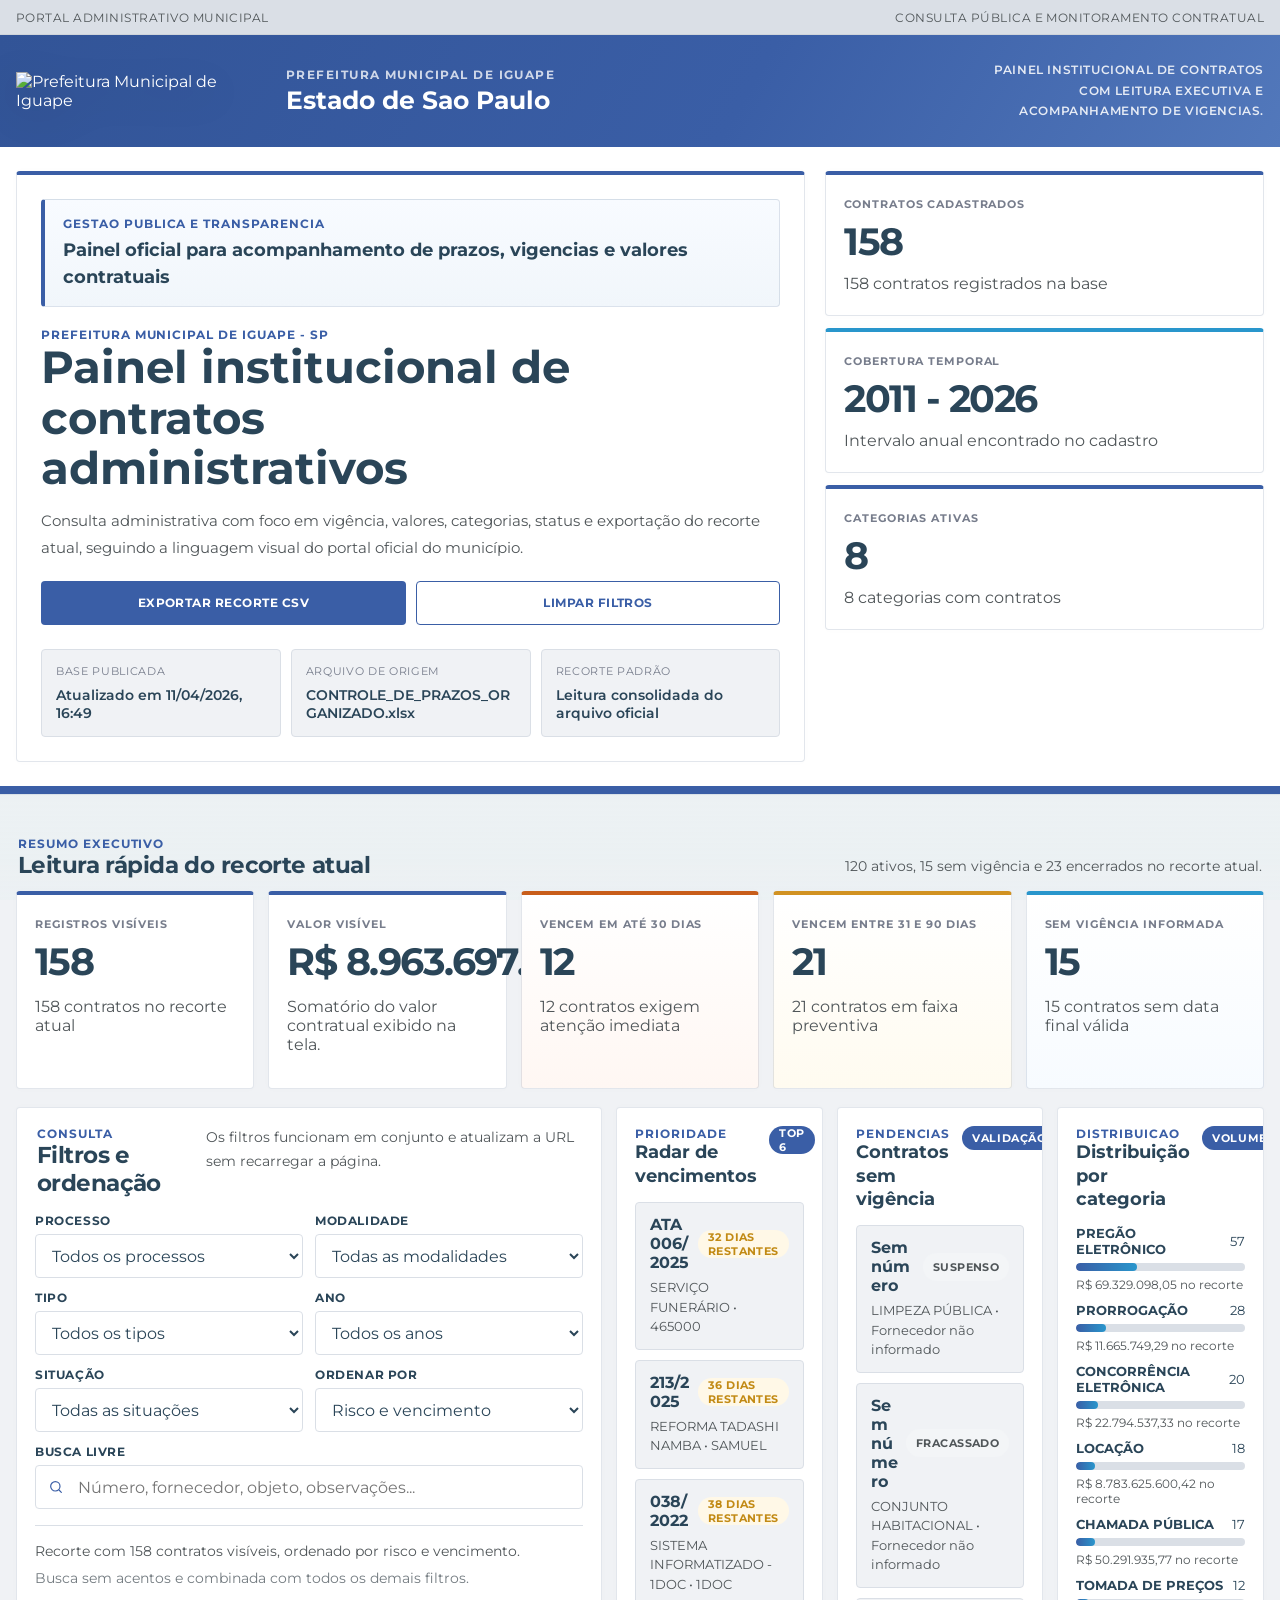
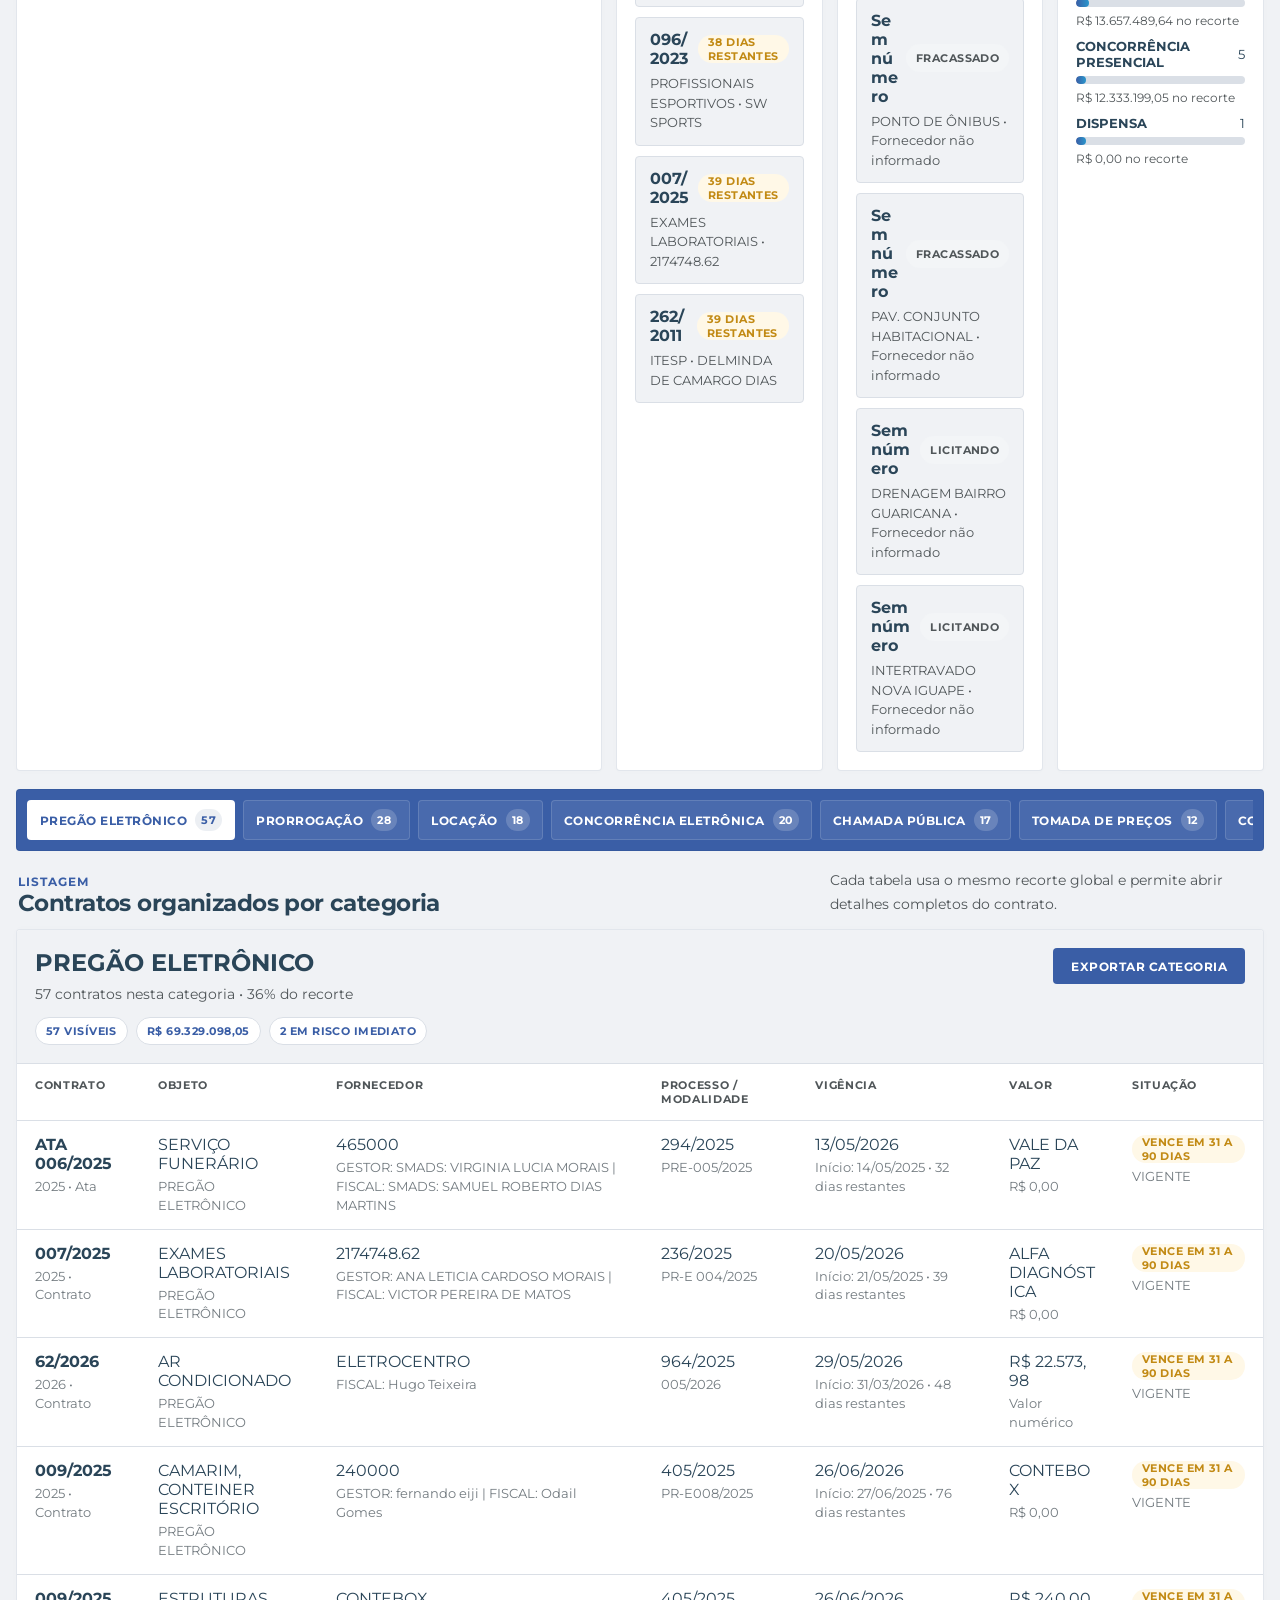
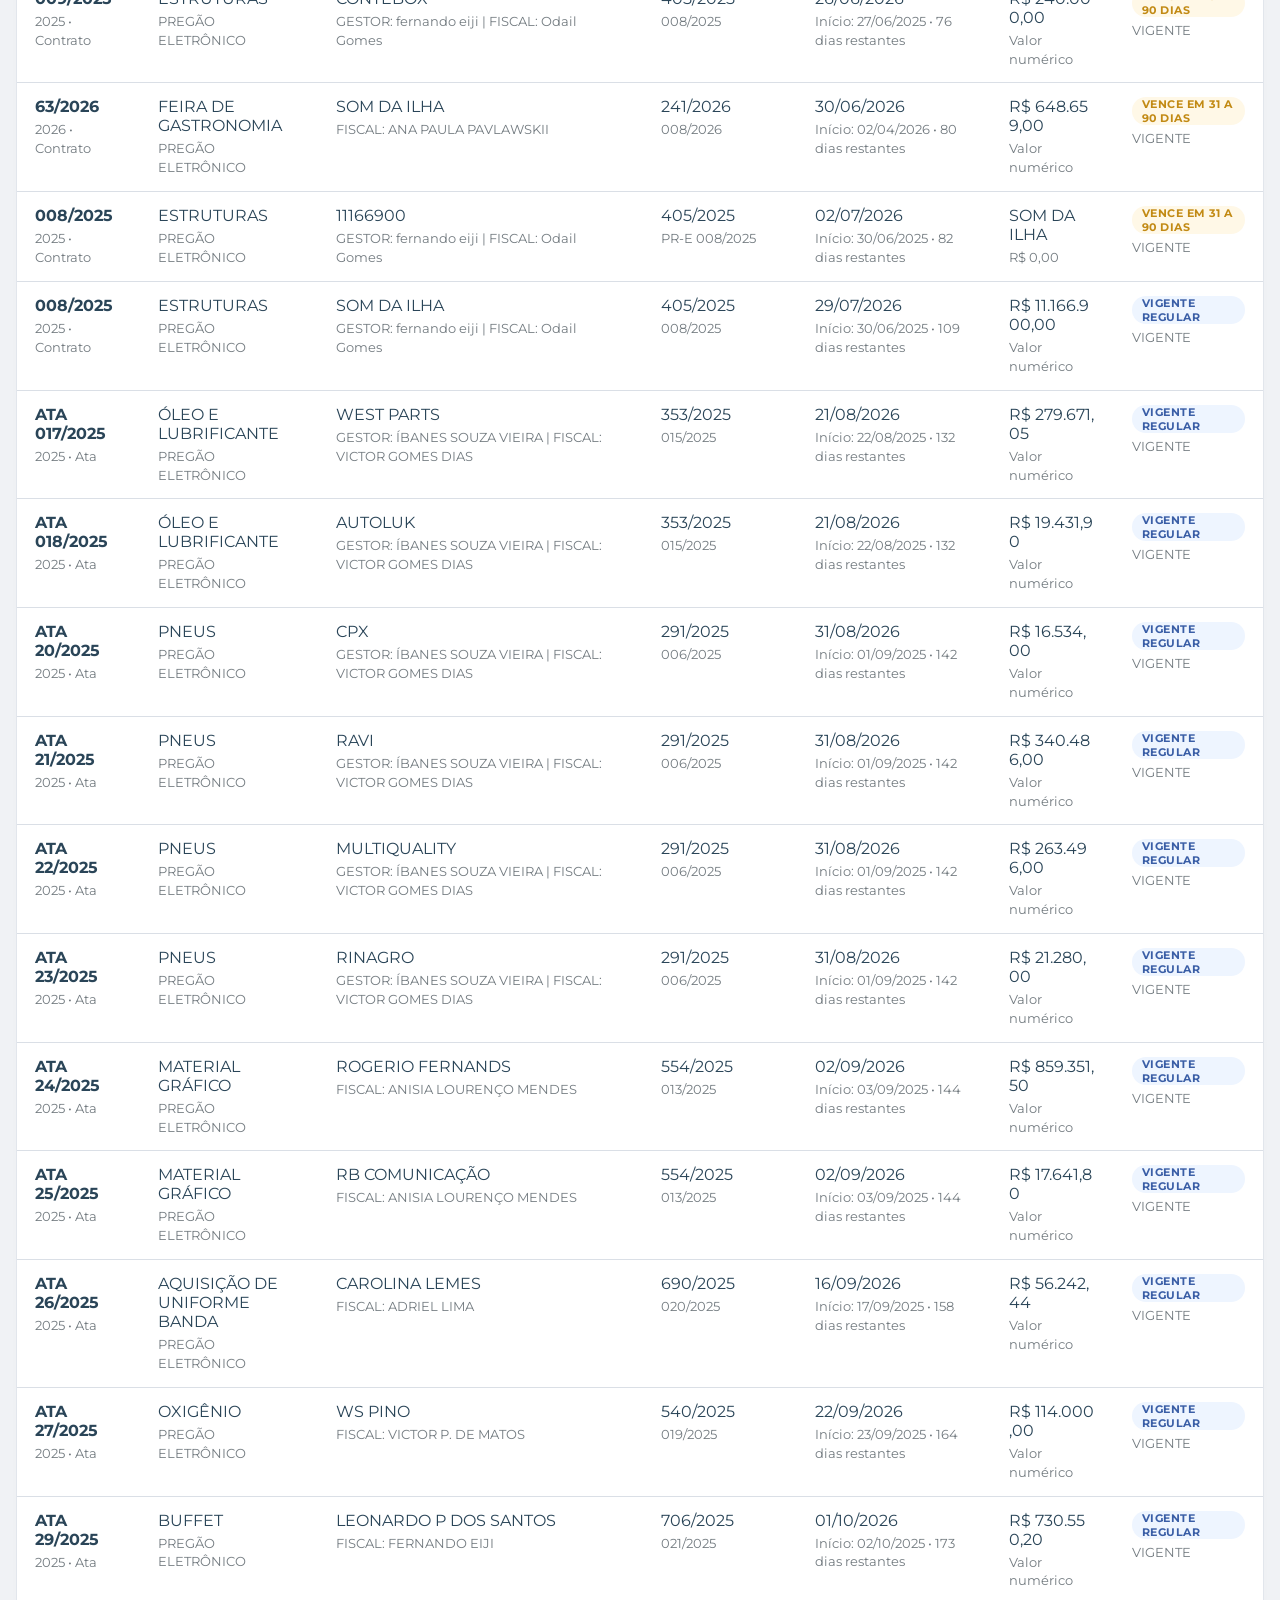
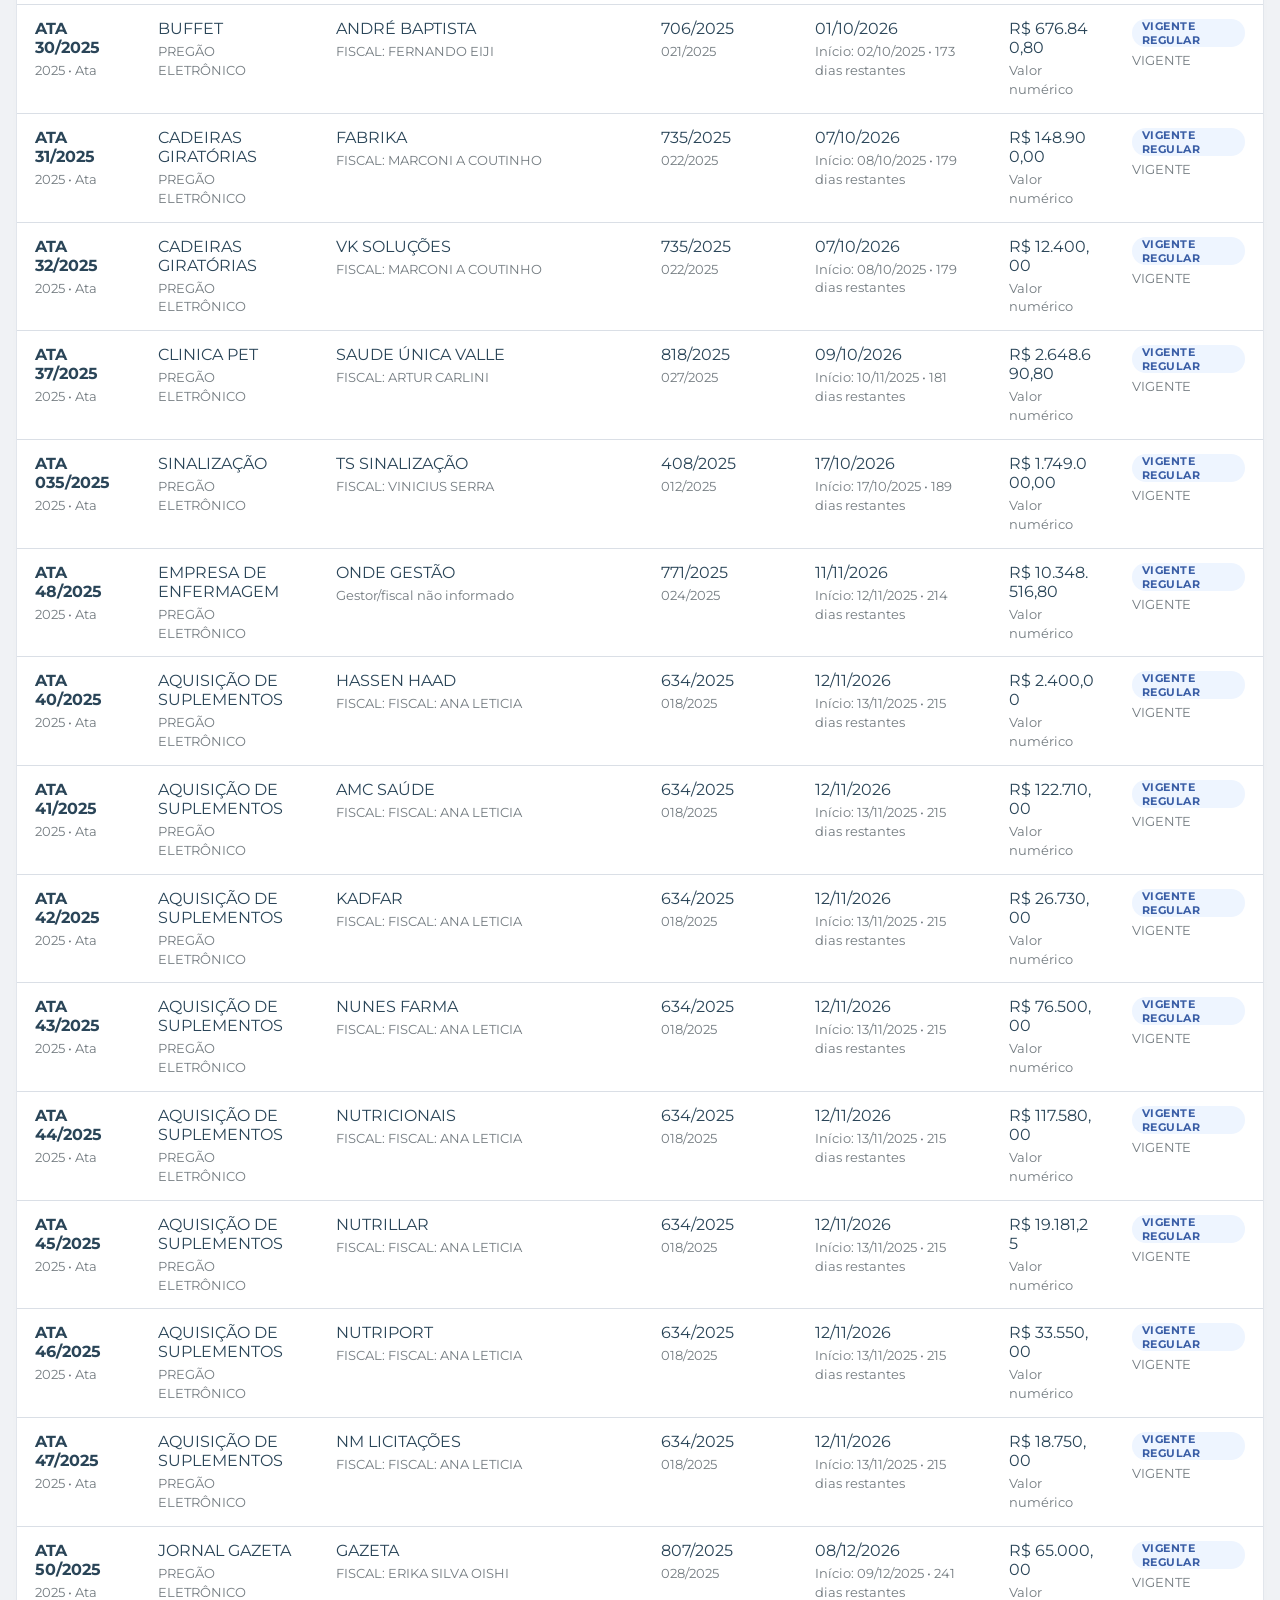
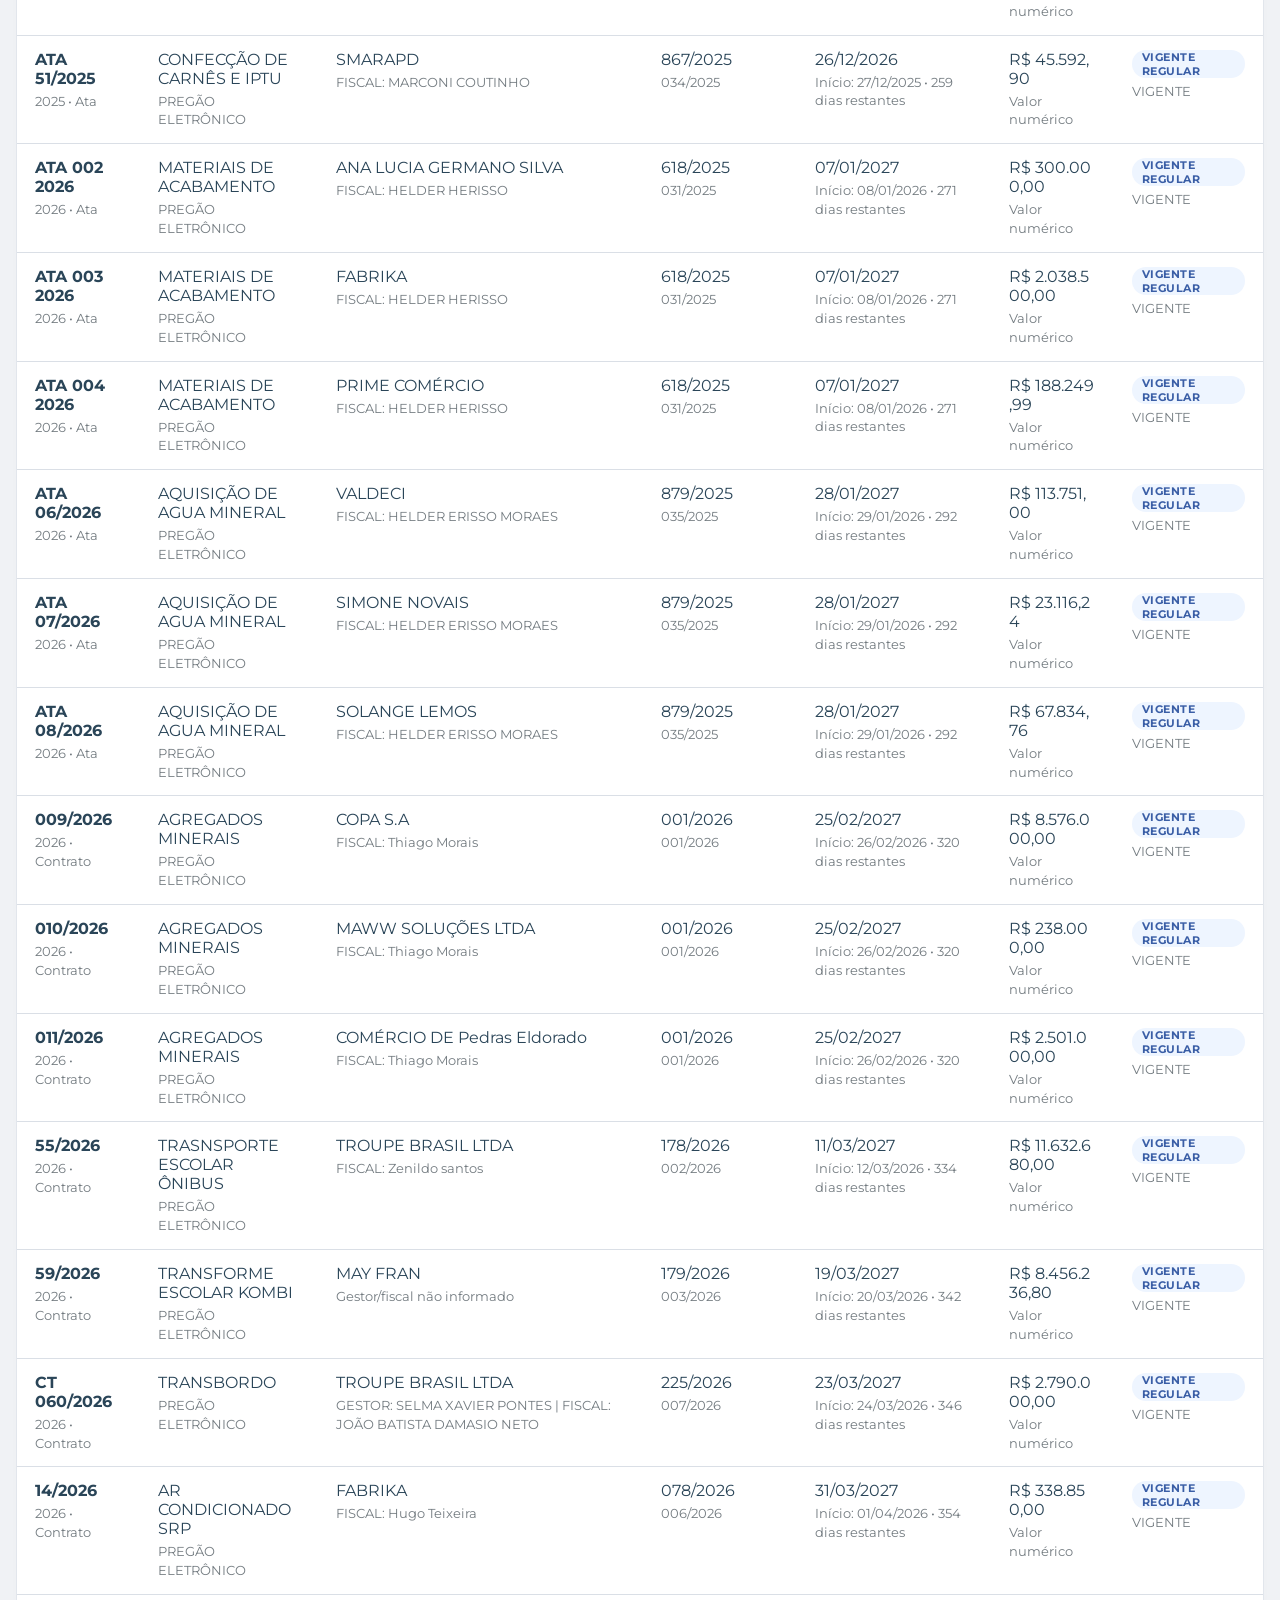
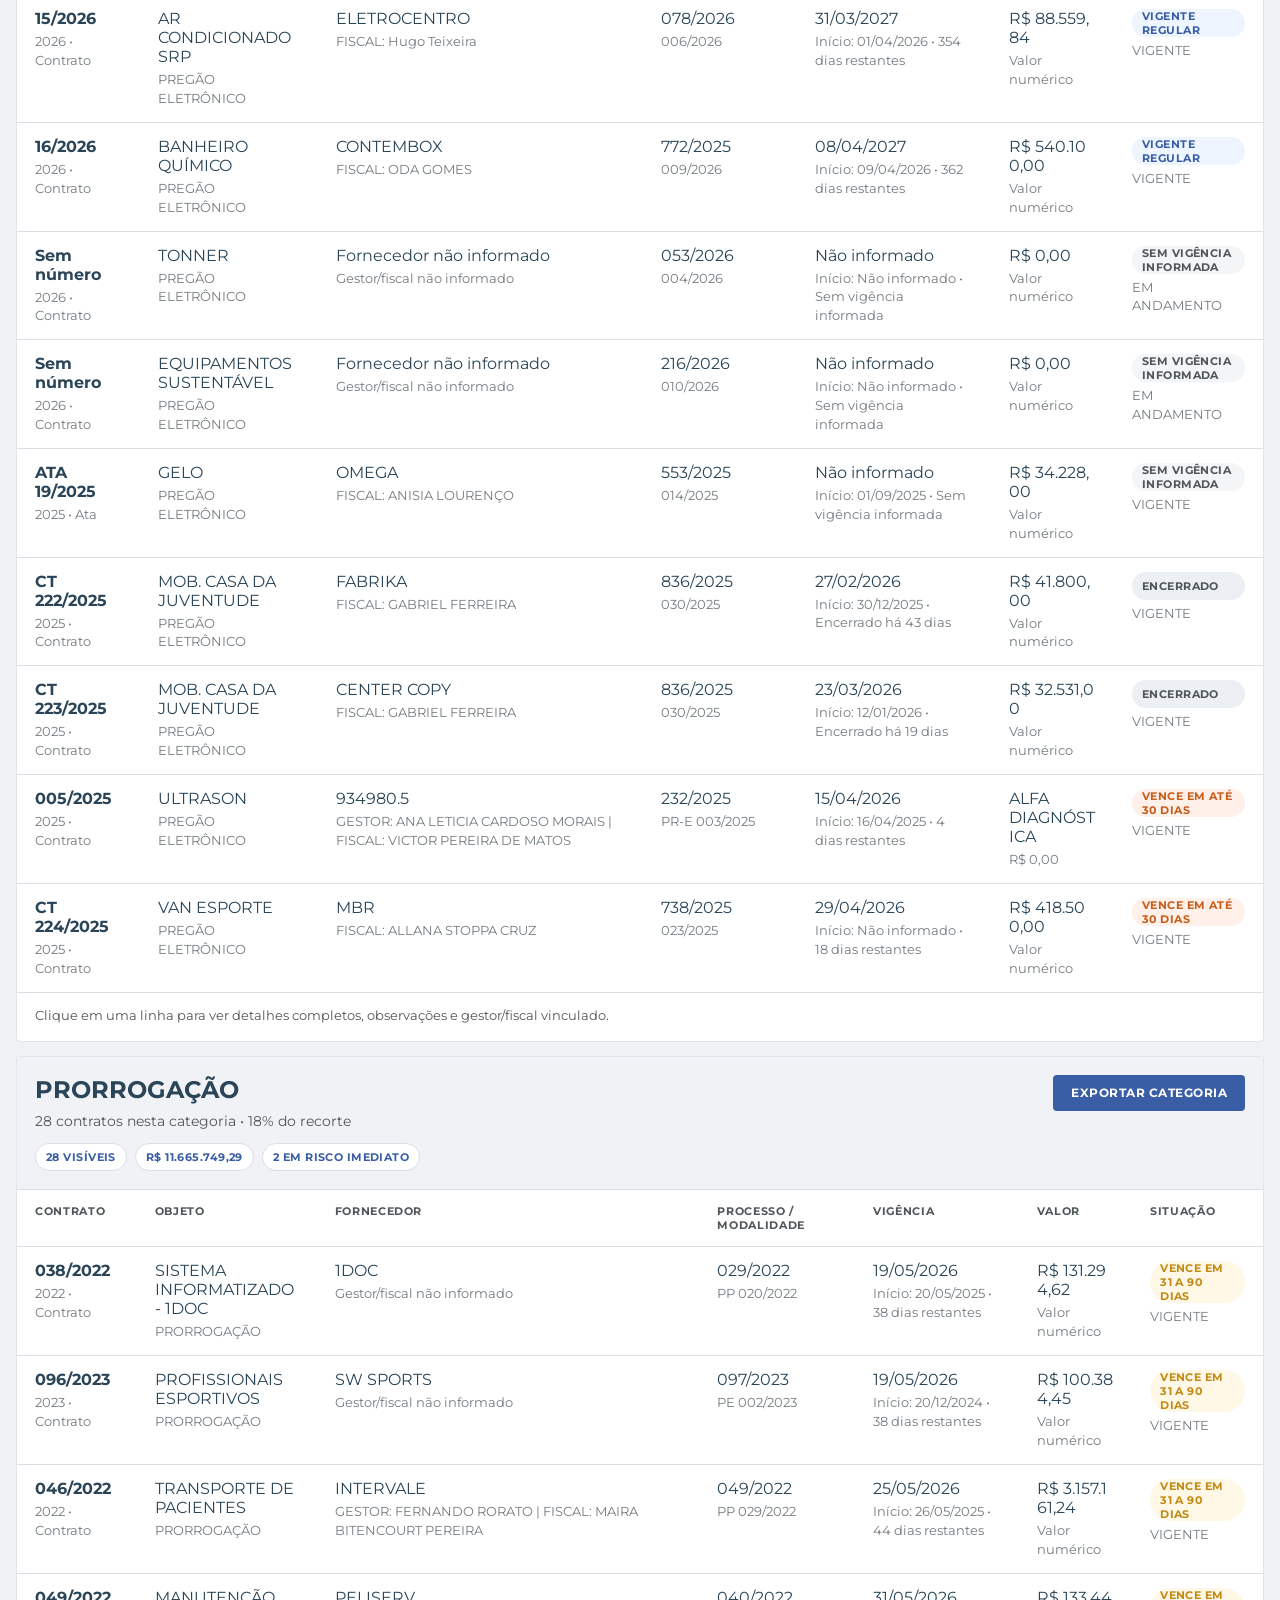
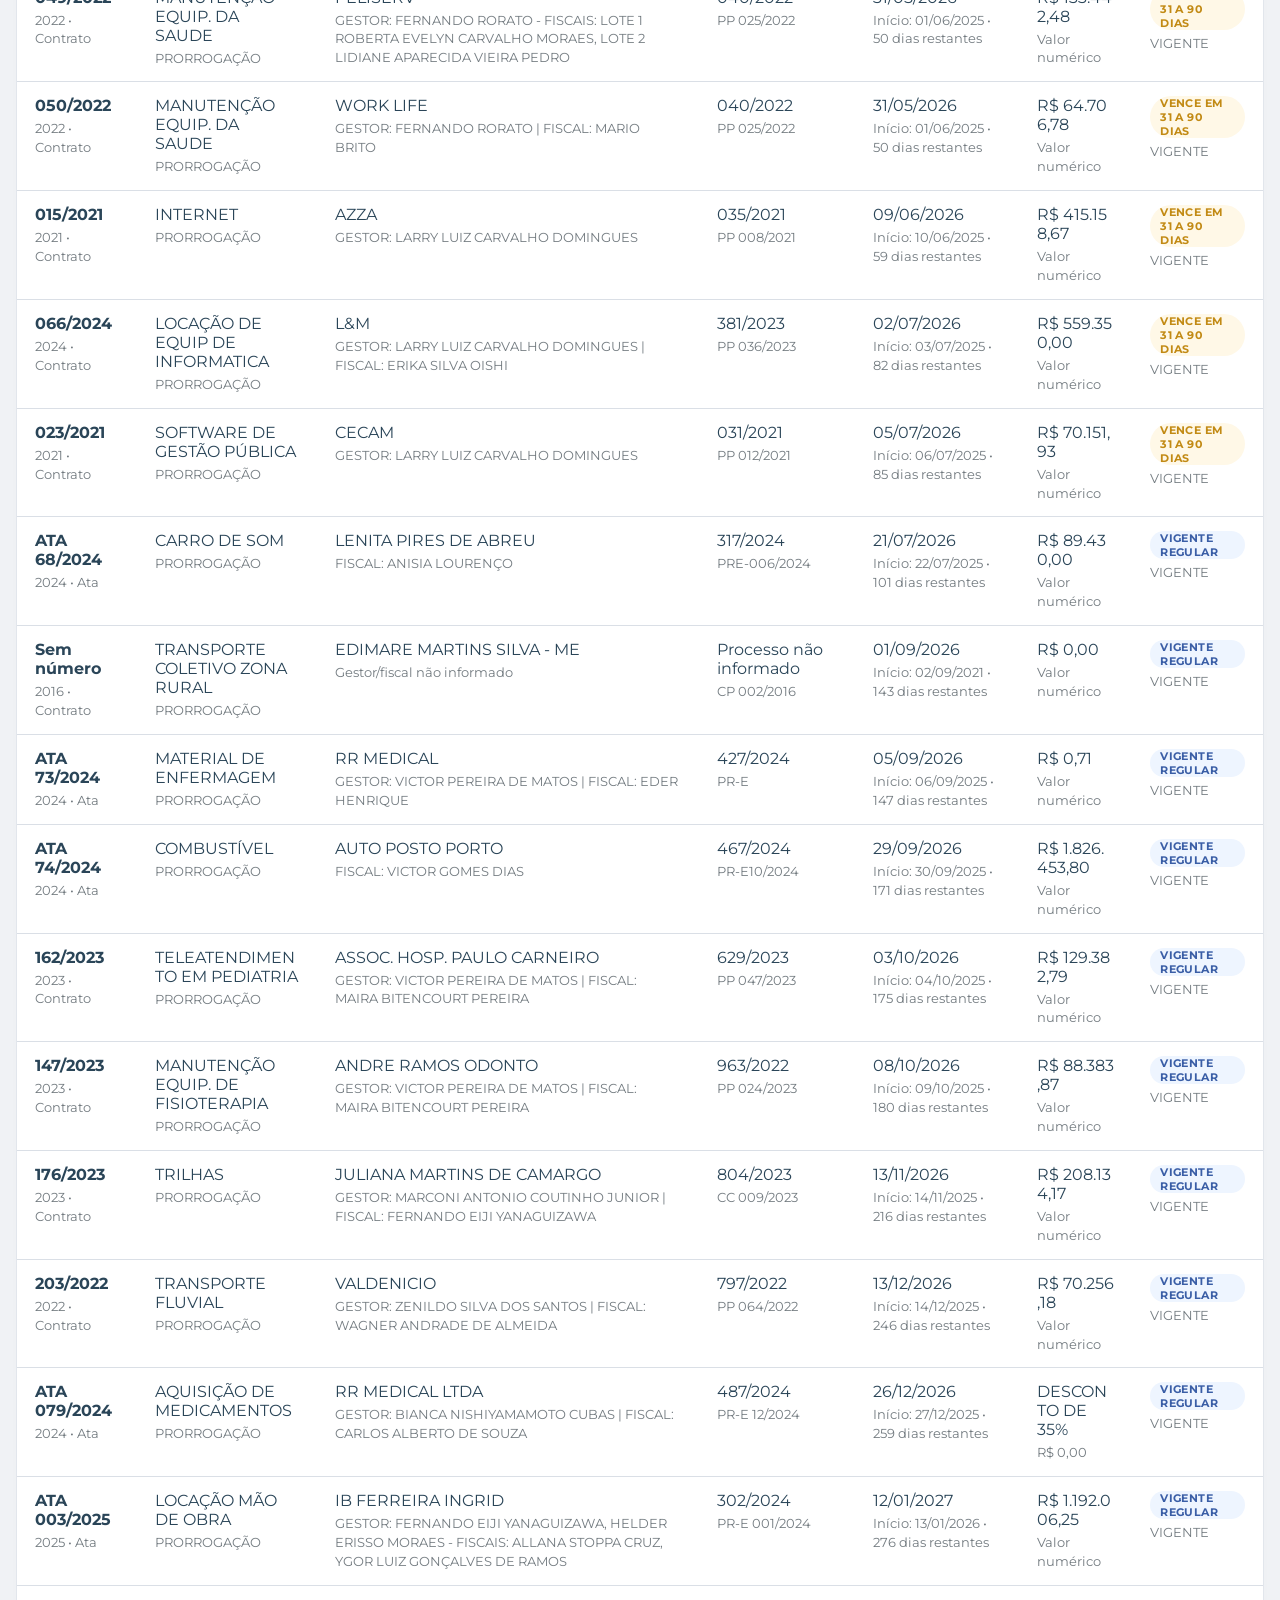
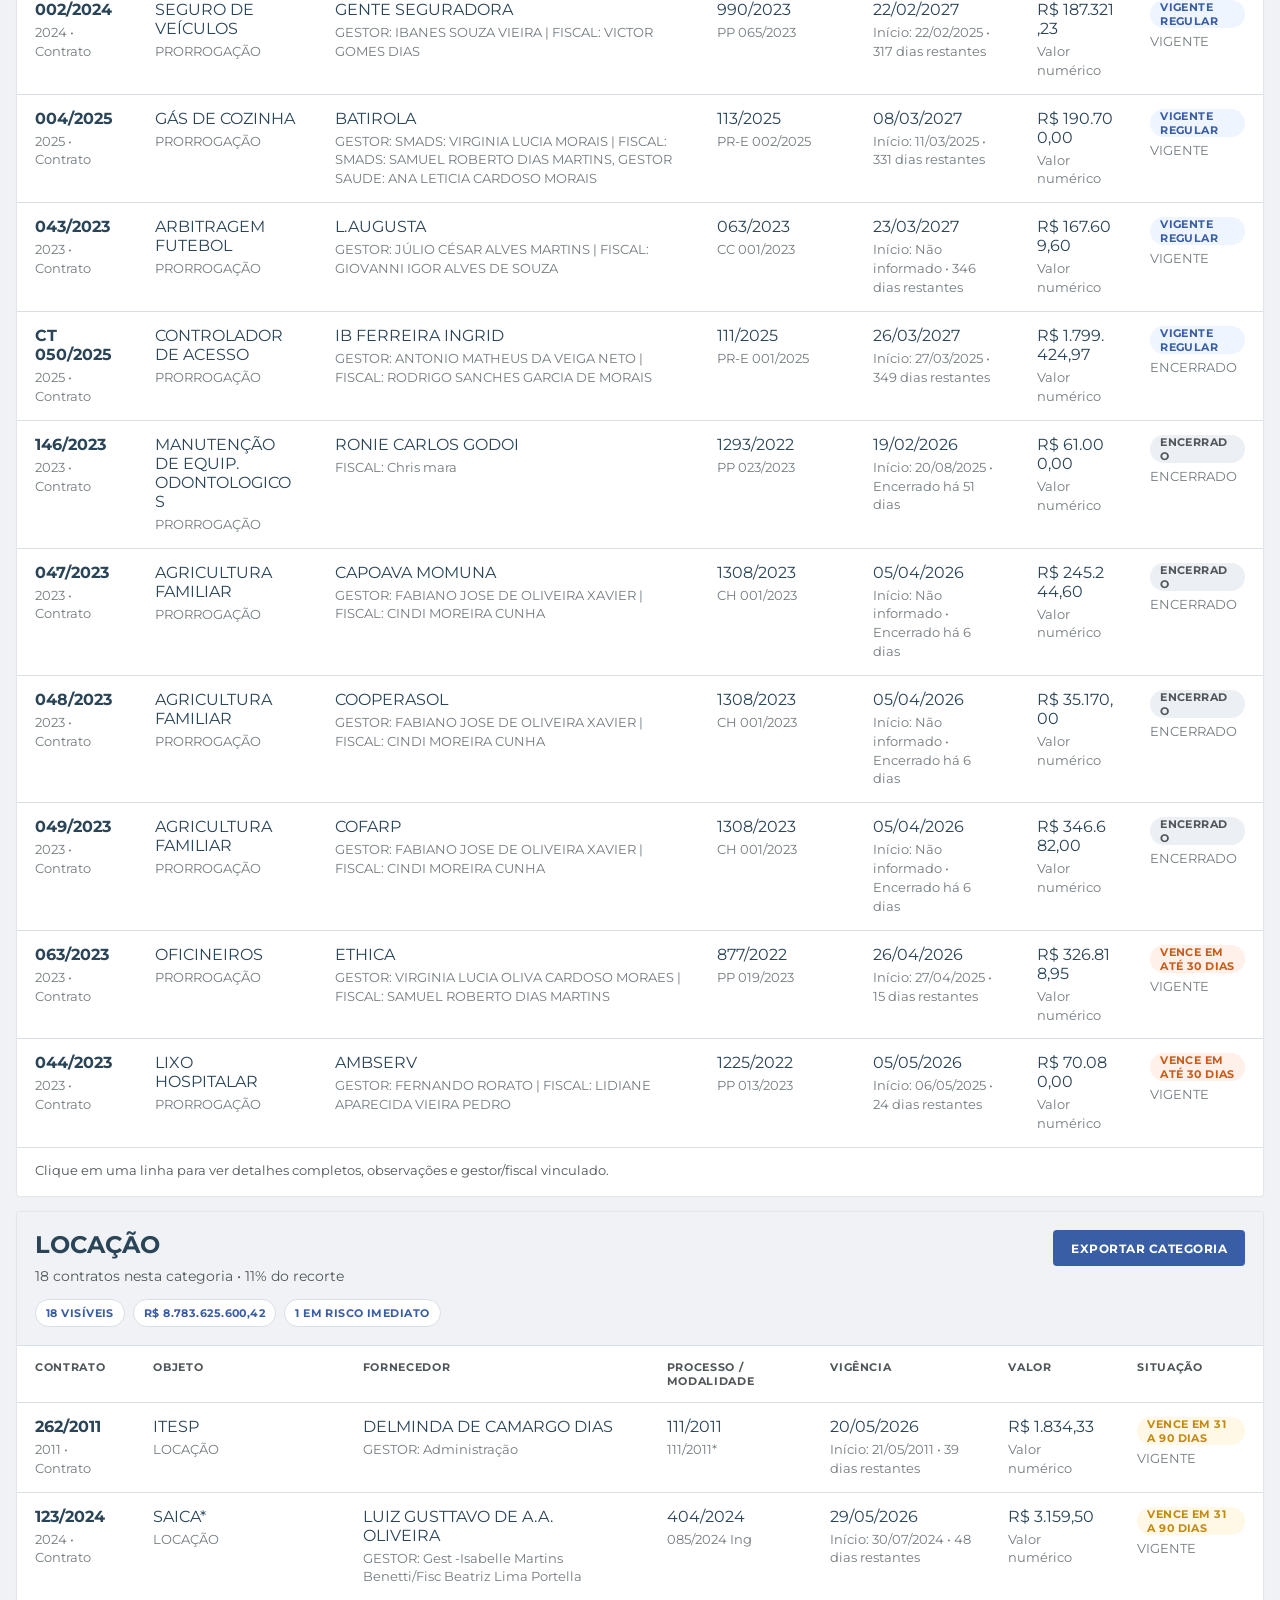
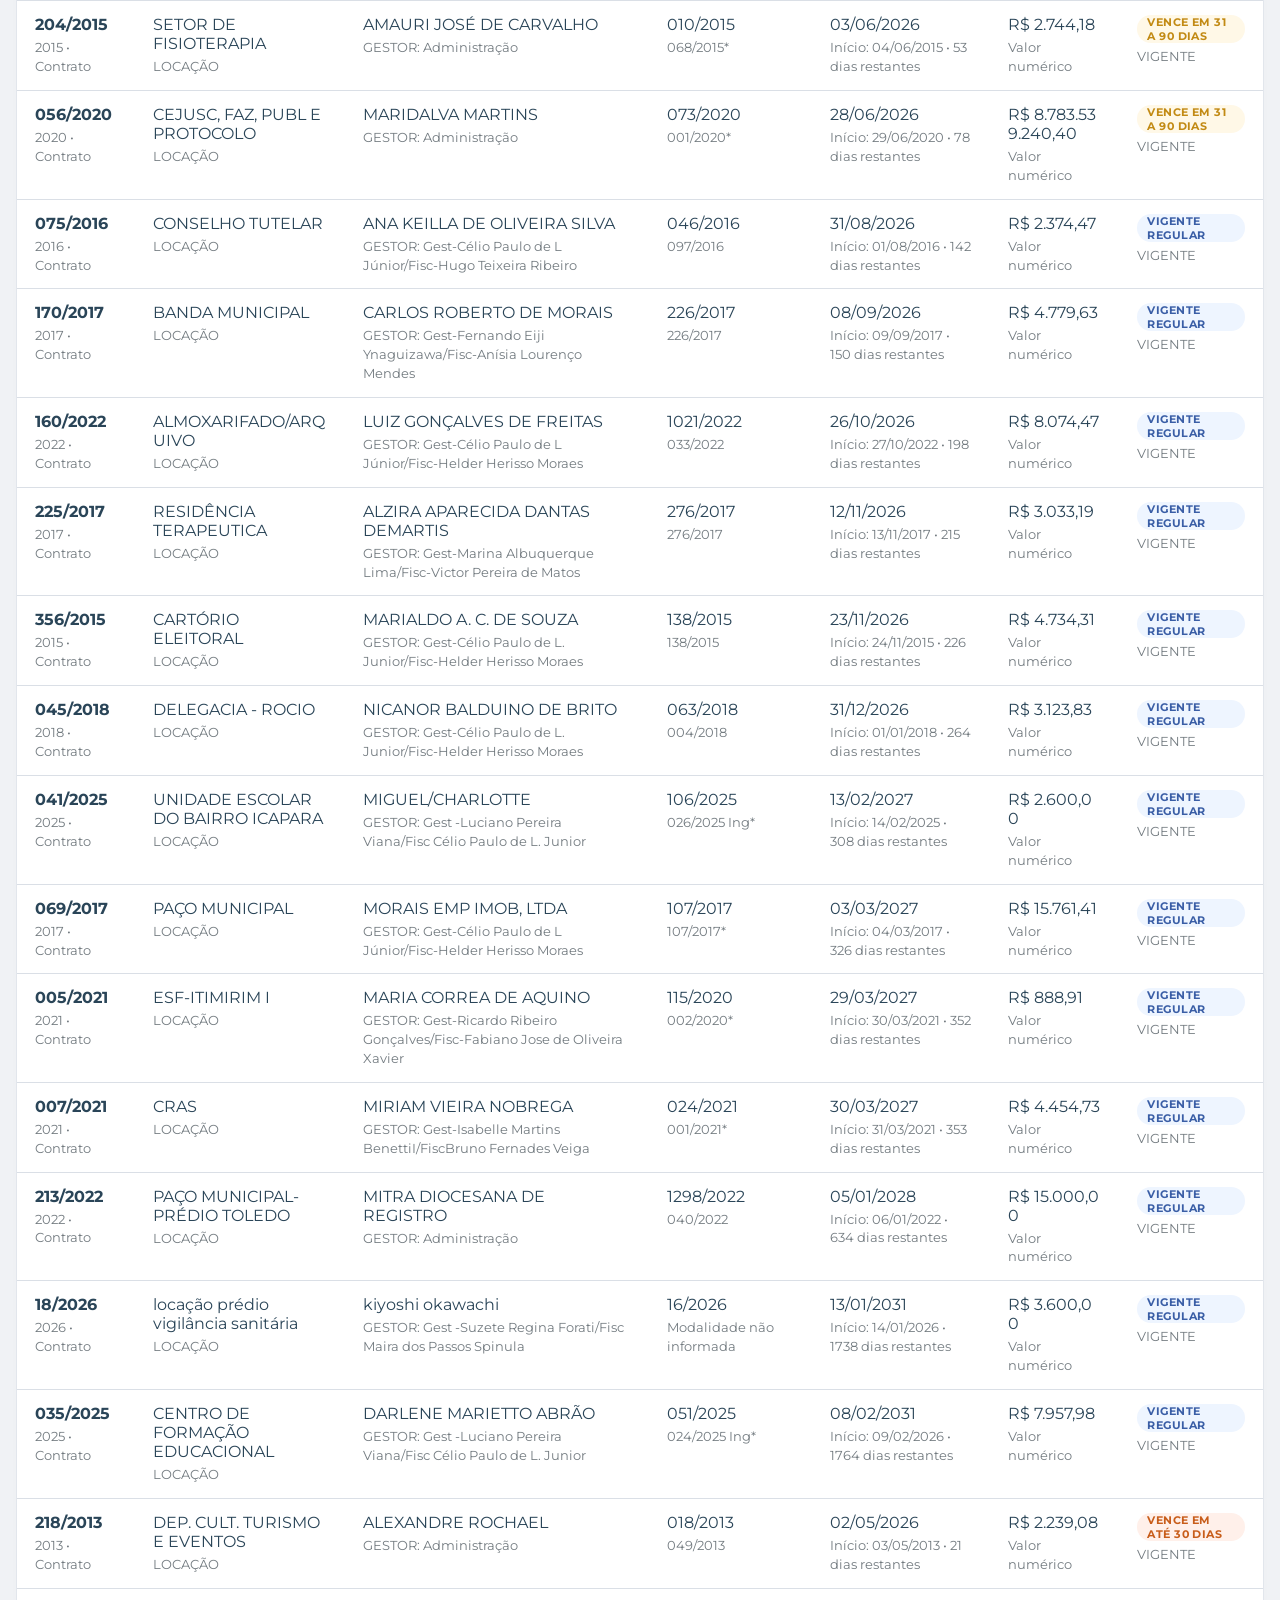
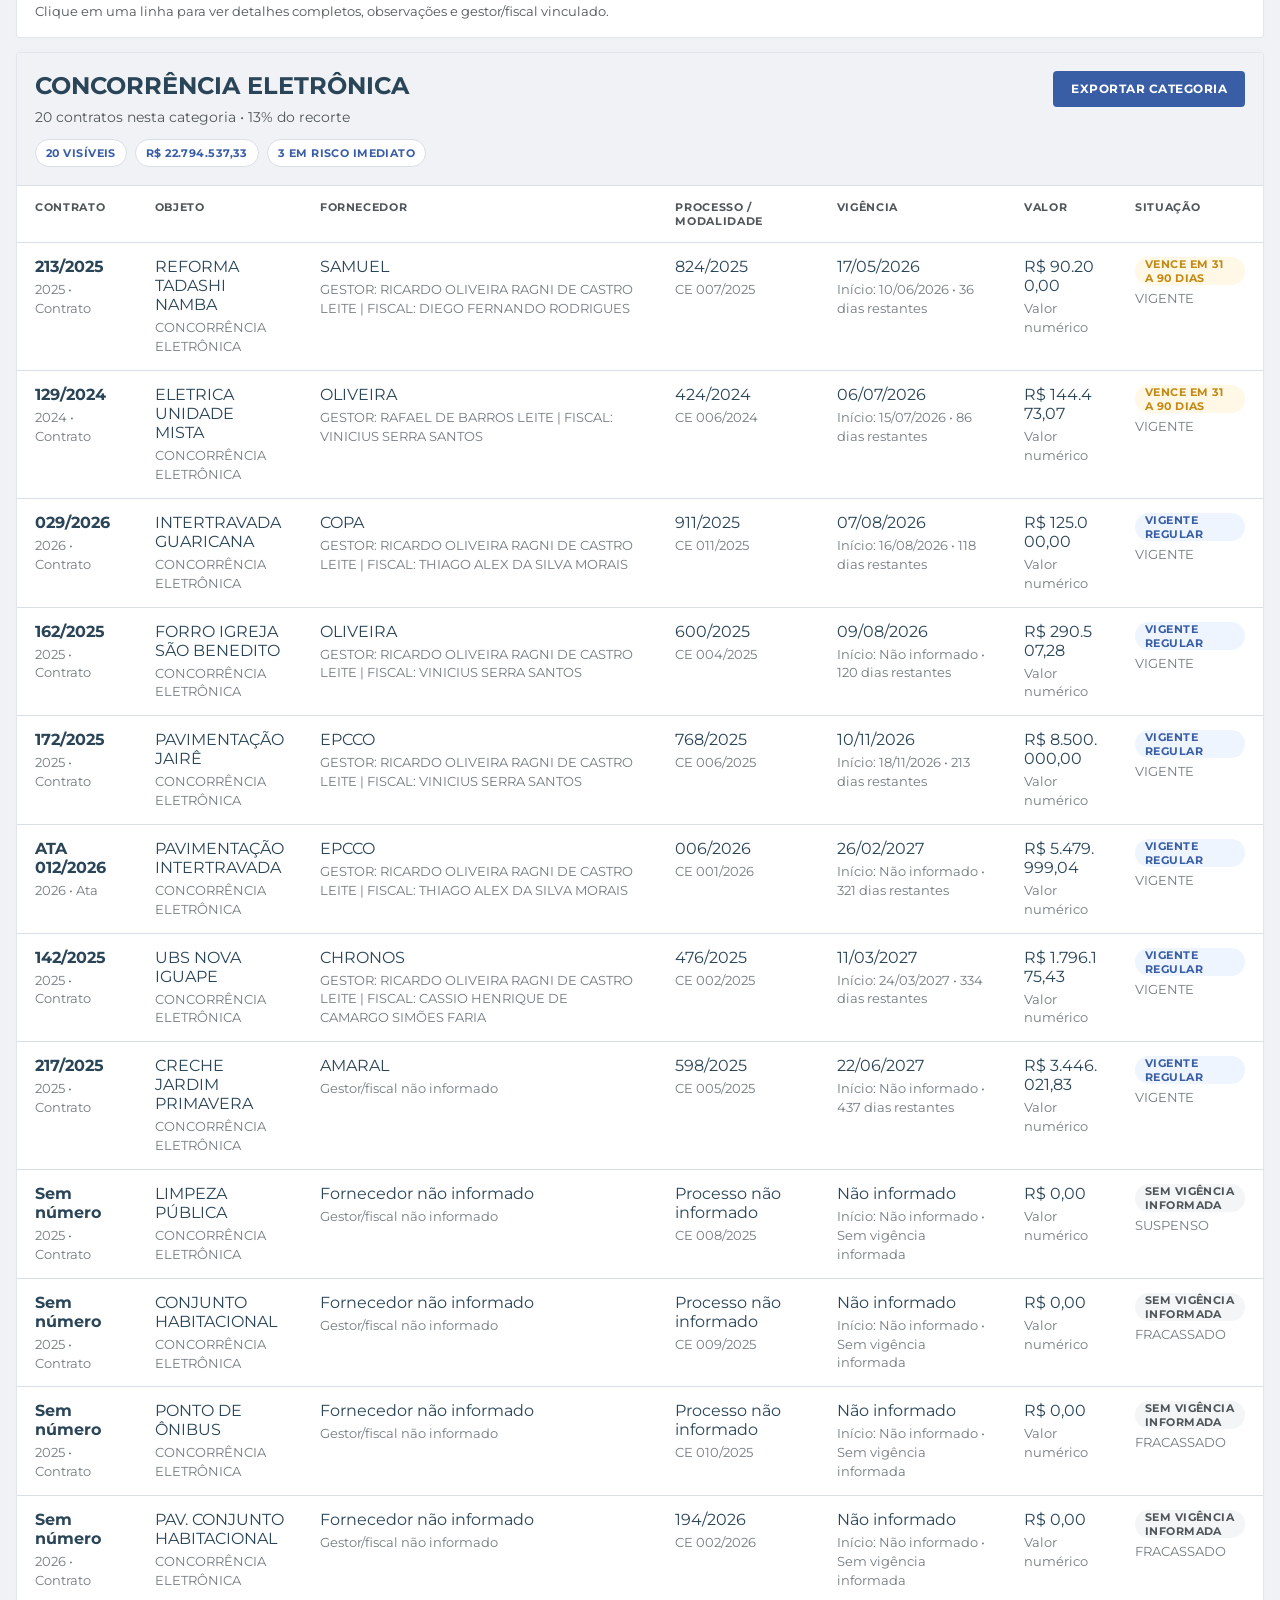
==== index.html @ 6b628d84 "Aprimora painel institucional responsivo" ====
<!DOCTYPE html>
<html lang="pt-BR">
<head>
  <meta charset="UTF-8">
  <meta name="viewport" content="width=device-width, initial-scale=1.0, viewport-fit=cover">
  <title>Painel de Contratos - Prefeitura Municipal de Iguape/SP</title>
  <meta name="theme-color" content="#3a5ea6">
  <meta name="color-scheme" content="light">
  <meta name="robots" content="index, follow">
  <link rel="icon" type="image/png" sizes="500x500" href="assets/favicon-prefeitura-iguape.png?v=2">
  <link rel="shortcut icon" type="image/png" href="assets/favicon-prefeitura-iguape.png?v=2">
  <link rel="apple-touch-icon" href="assets/favicon-prefeitura-iguape.png?v=2">
  <script>
    (function () {
      var destino = 'painel_contratos.html' + window.location.search + window.location.hash;
      window.location.replace(destino);
    })();
  </script>
  <noscript>
    <meta http-equiv="refresh" content="0; url=painel_contratos.html">
  </noscript>
</head>
<body>
  <p>Redirecionando para o painel de contratos...</p>
  <p><a href="painel_contratos.html">Abrir painel</a></p>
</body>
</html>
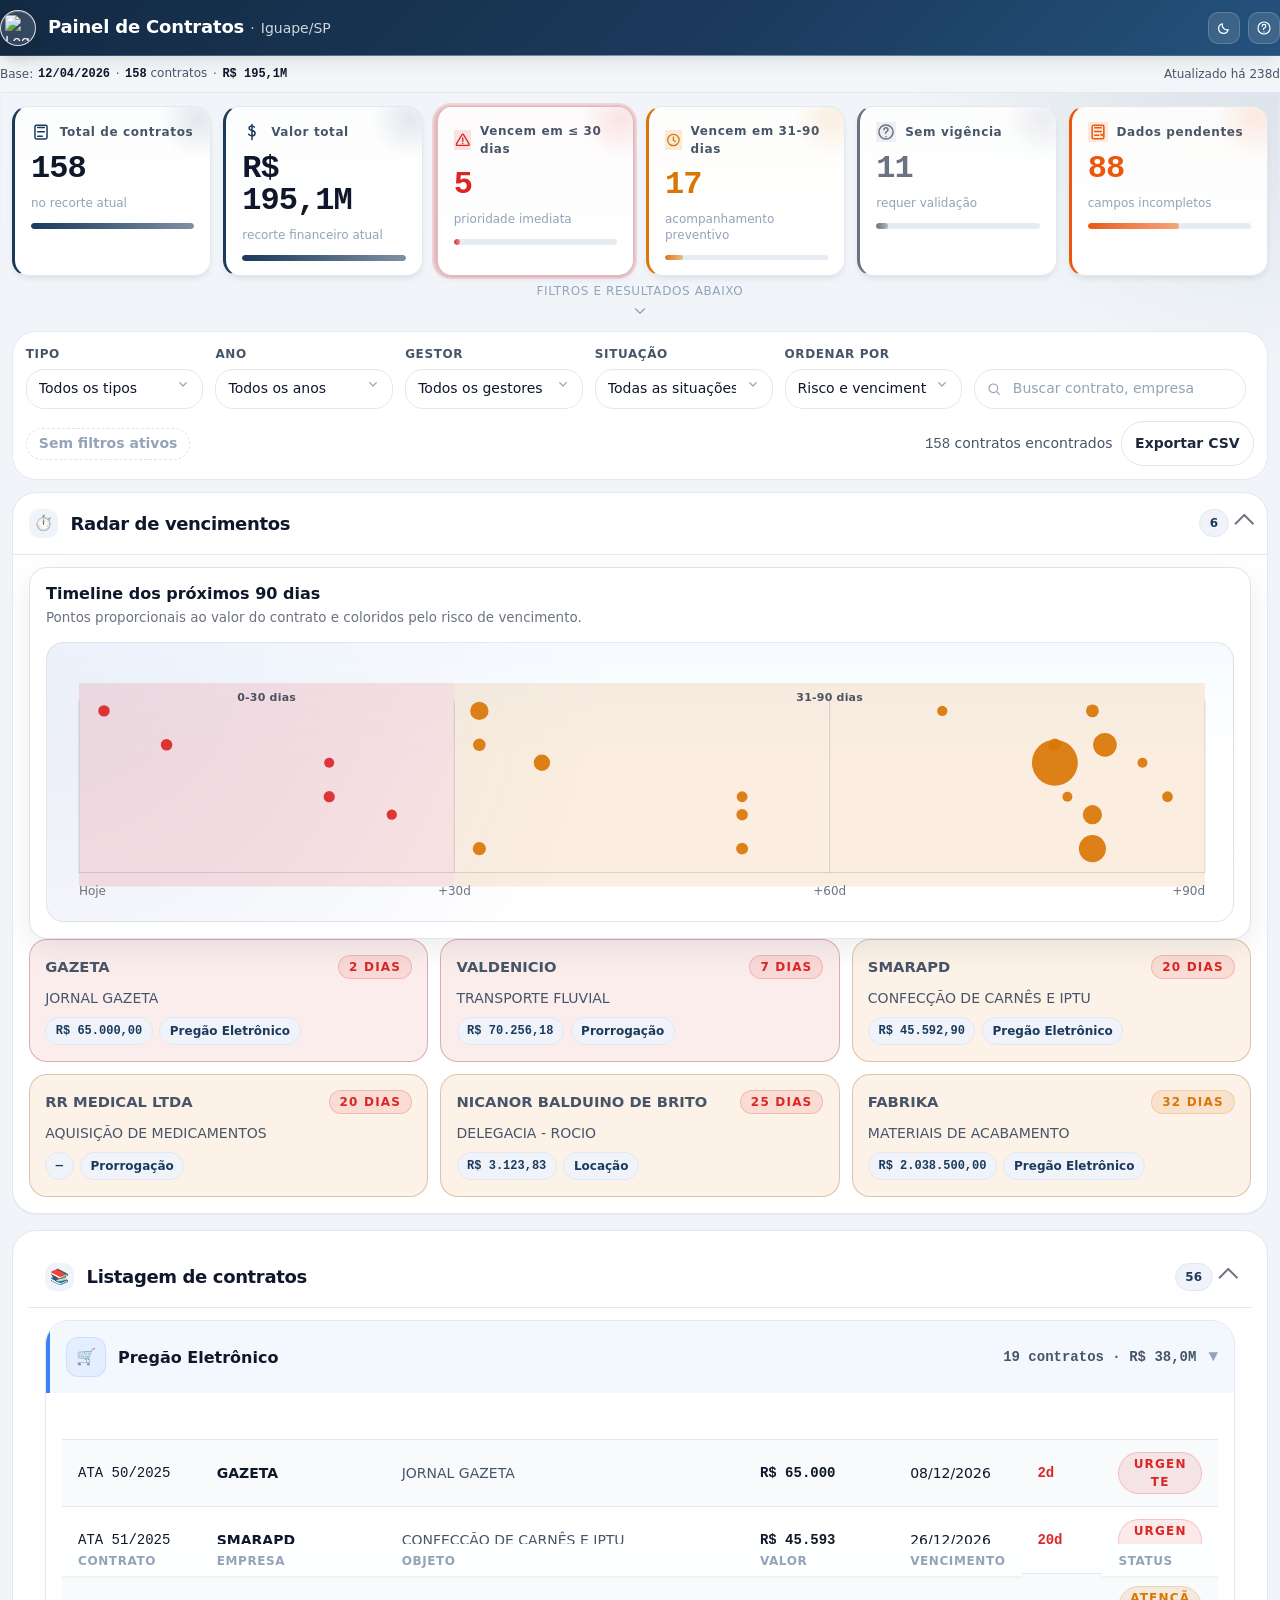
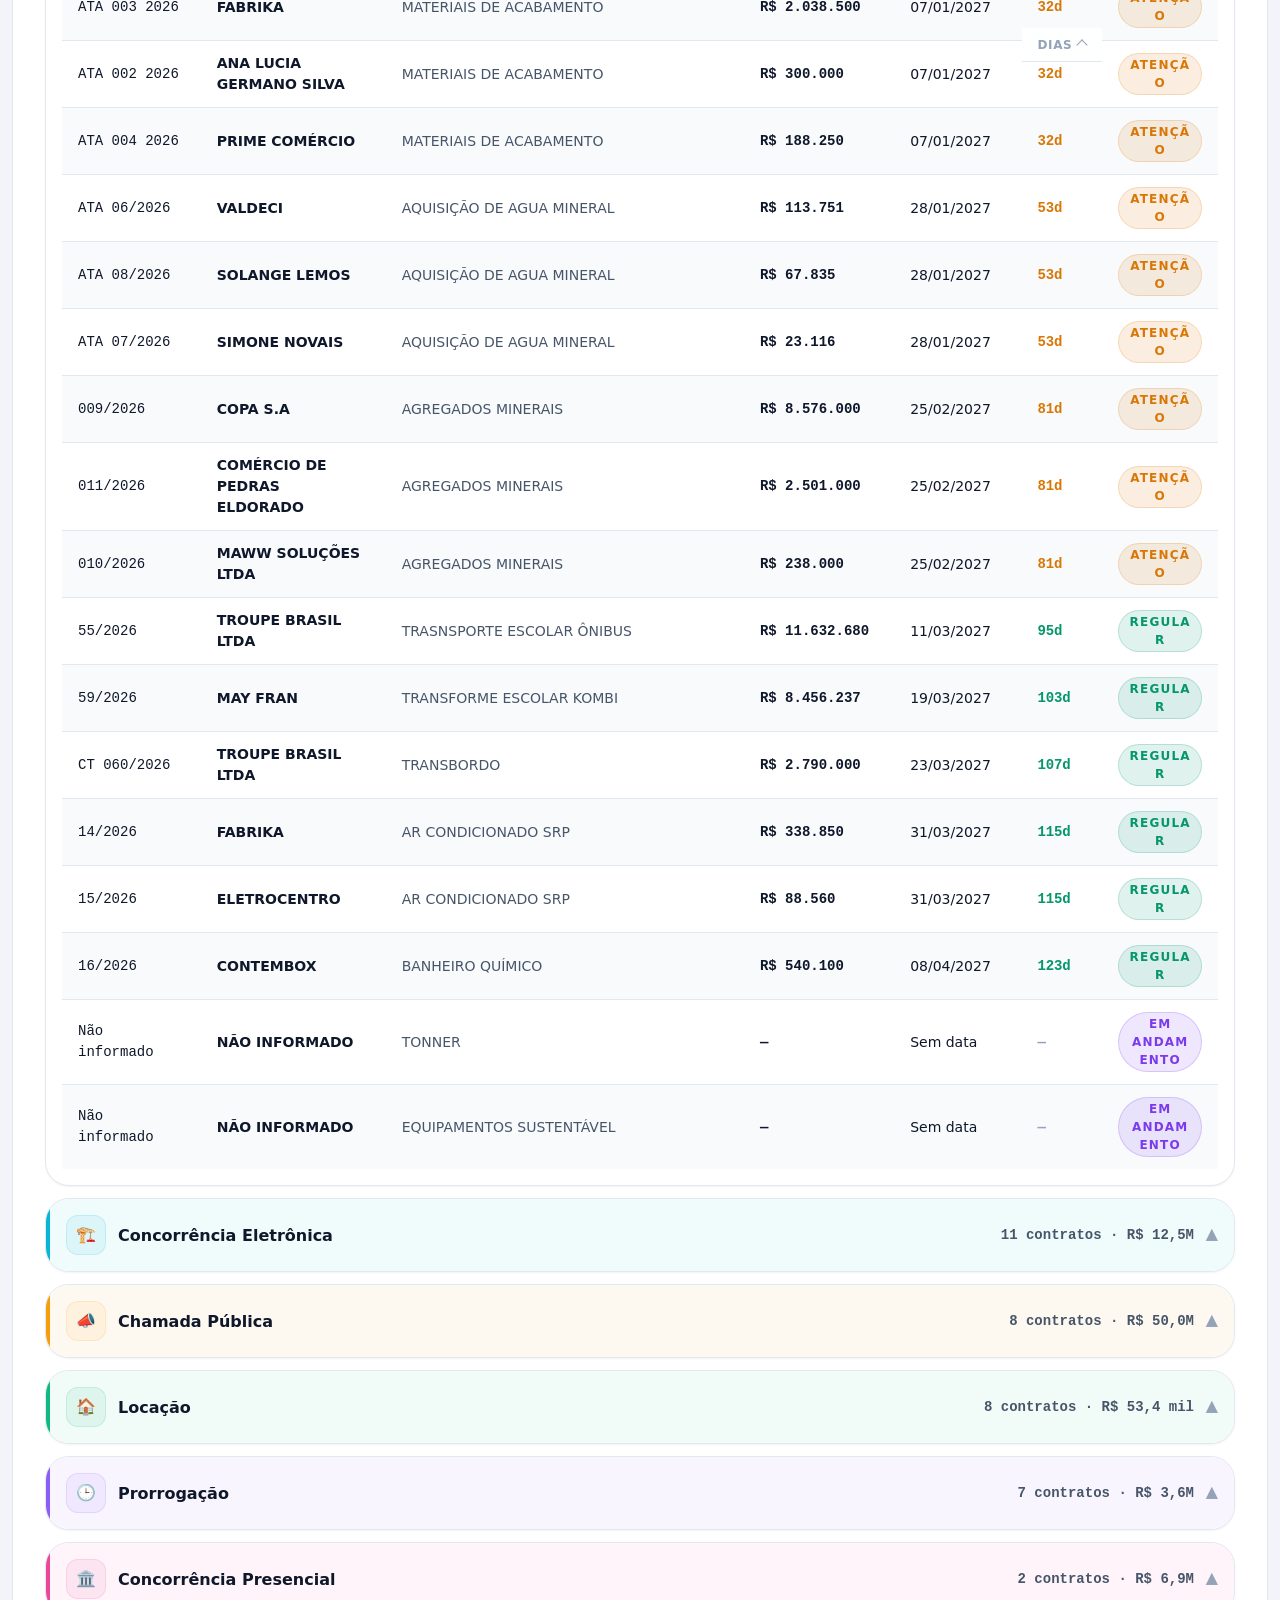
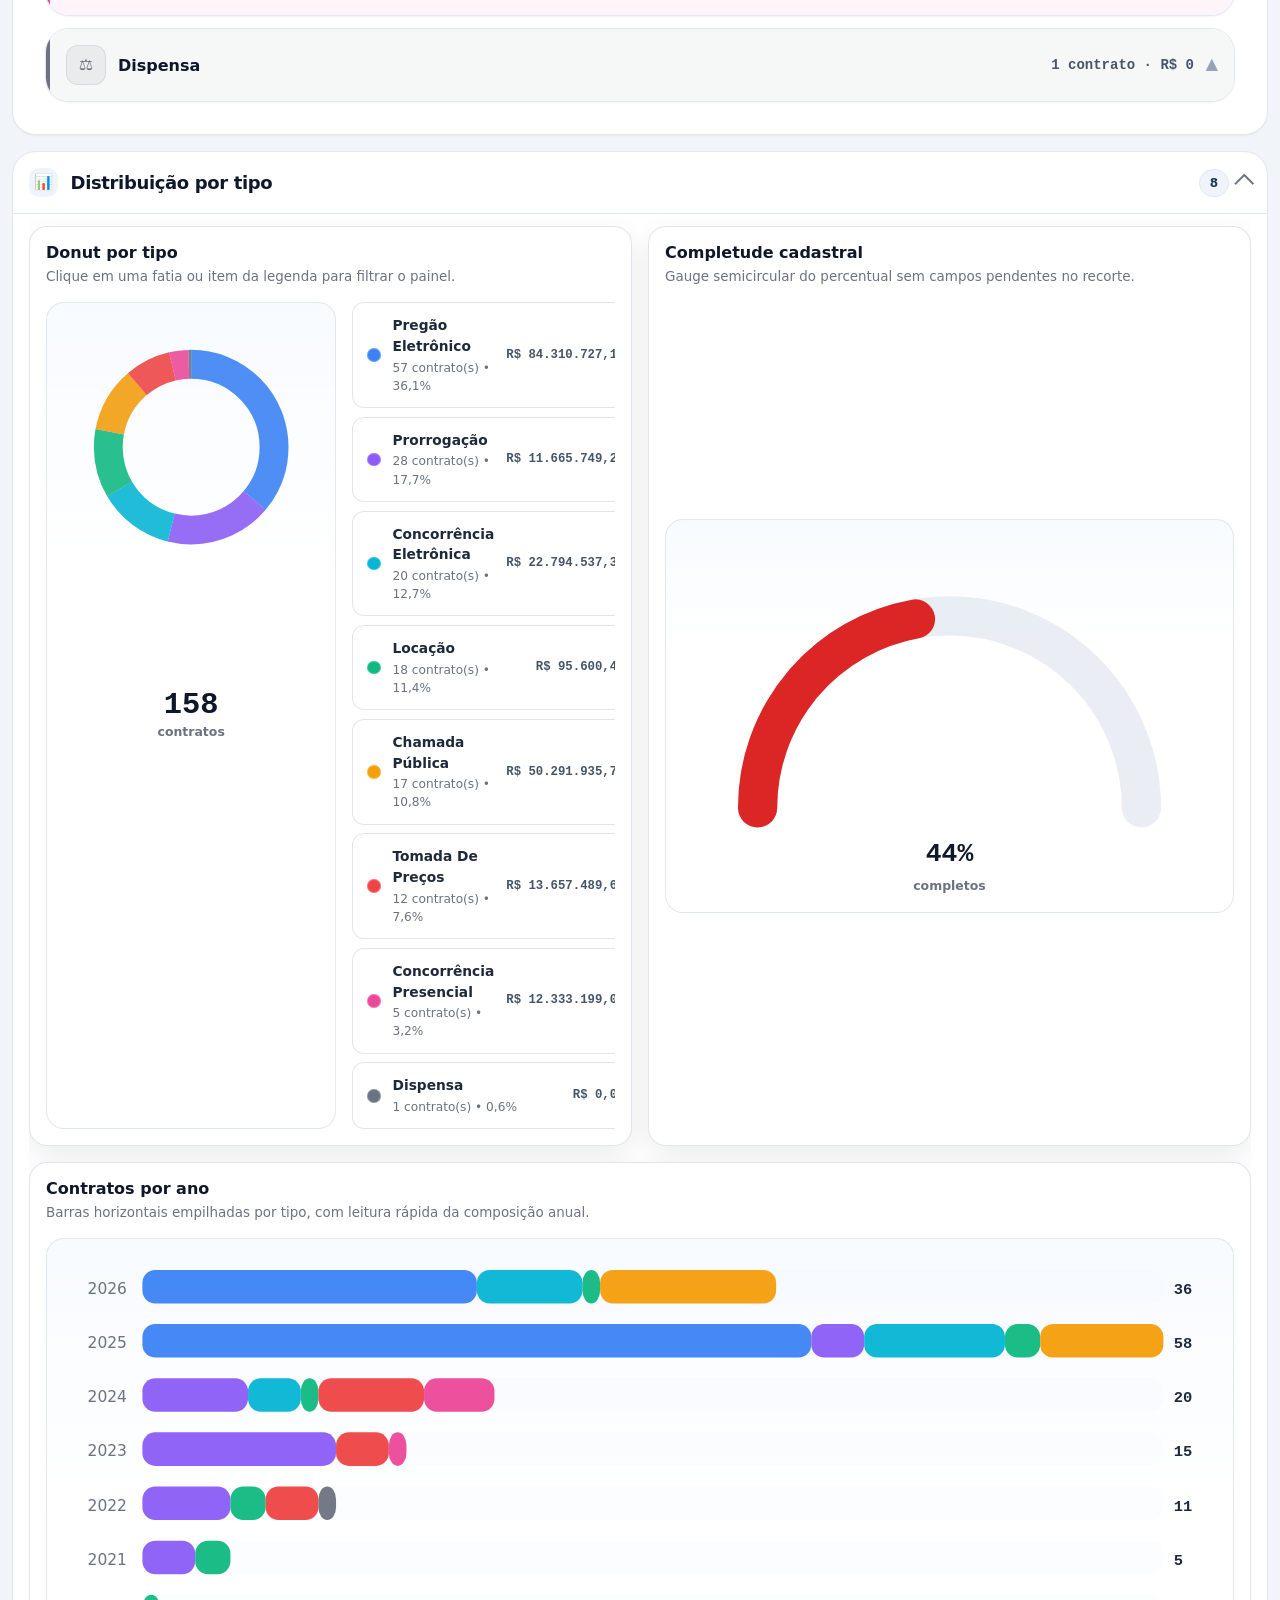
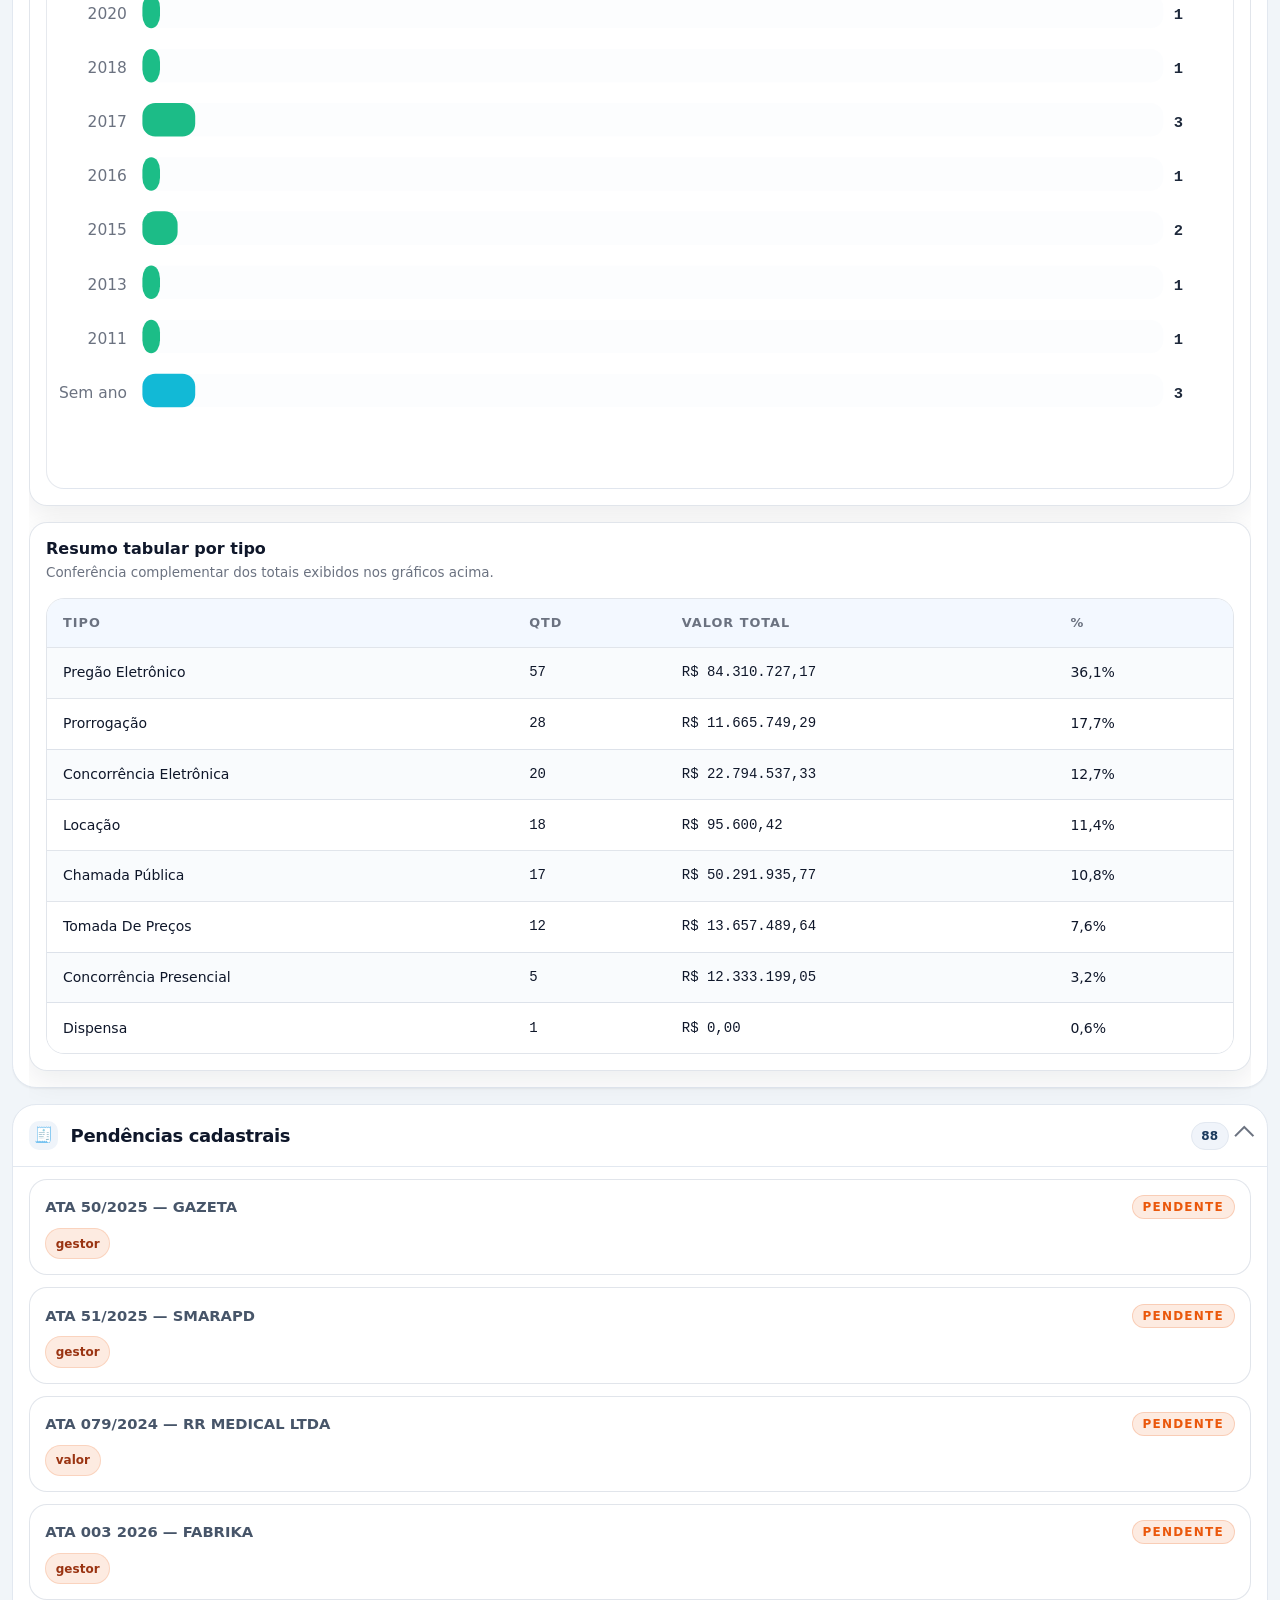
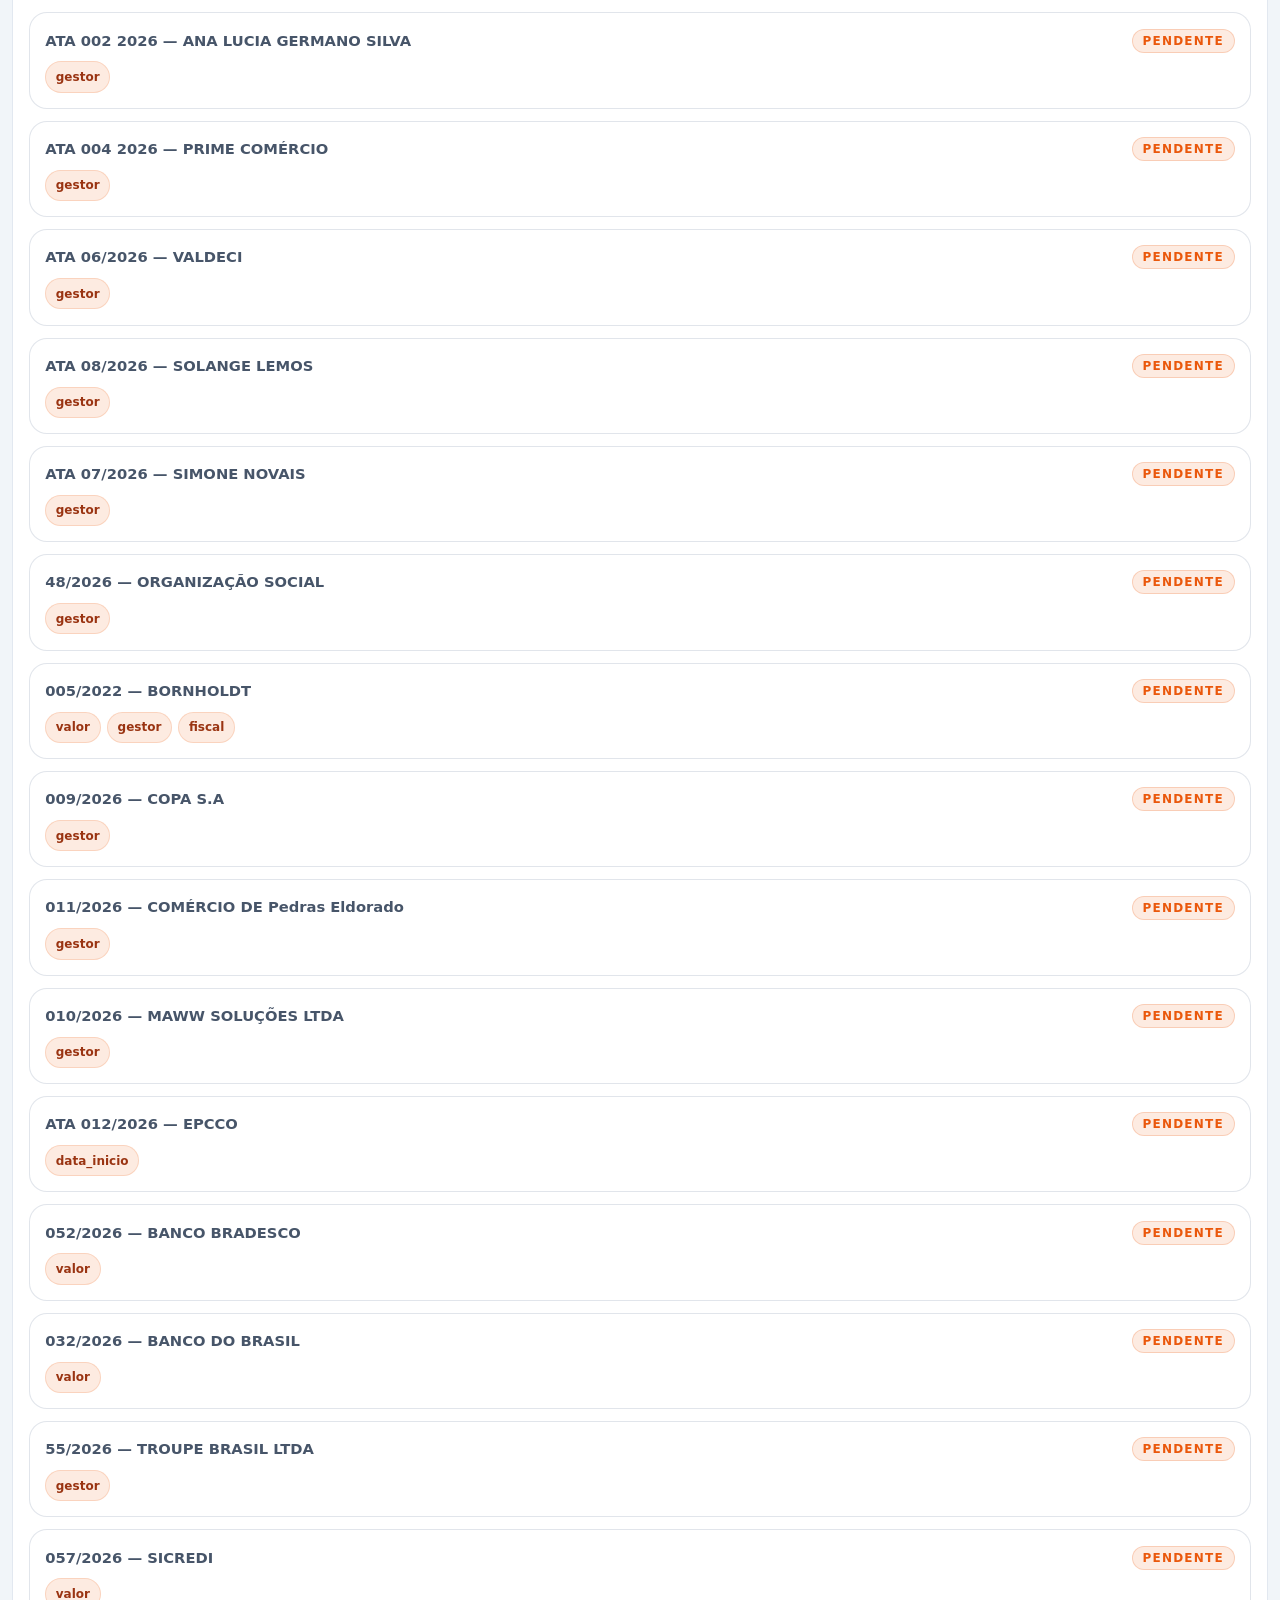
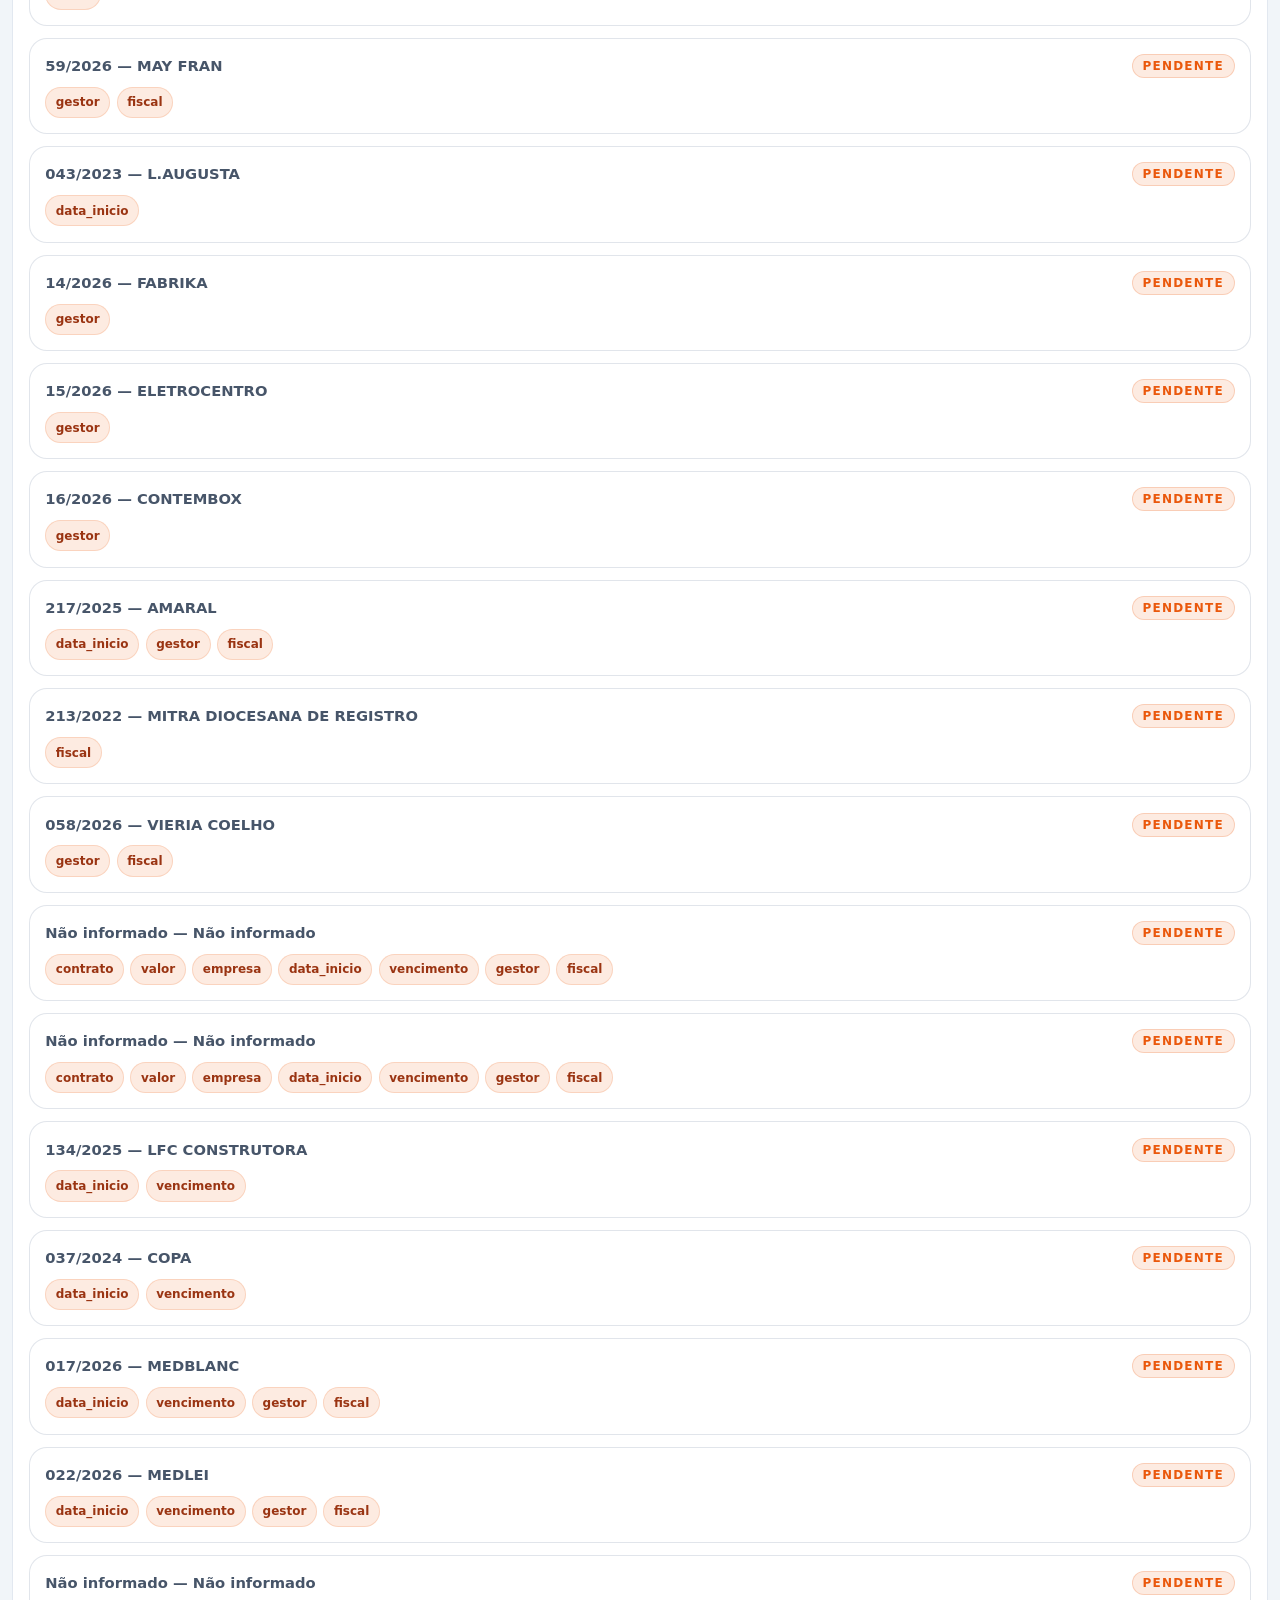
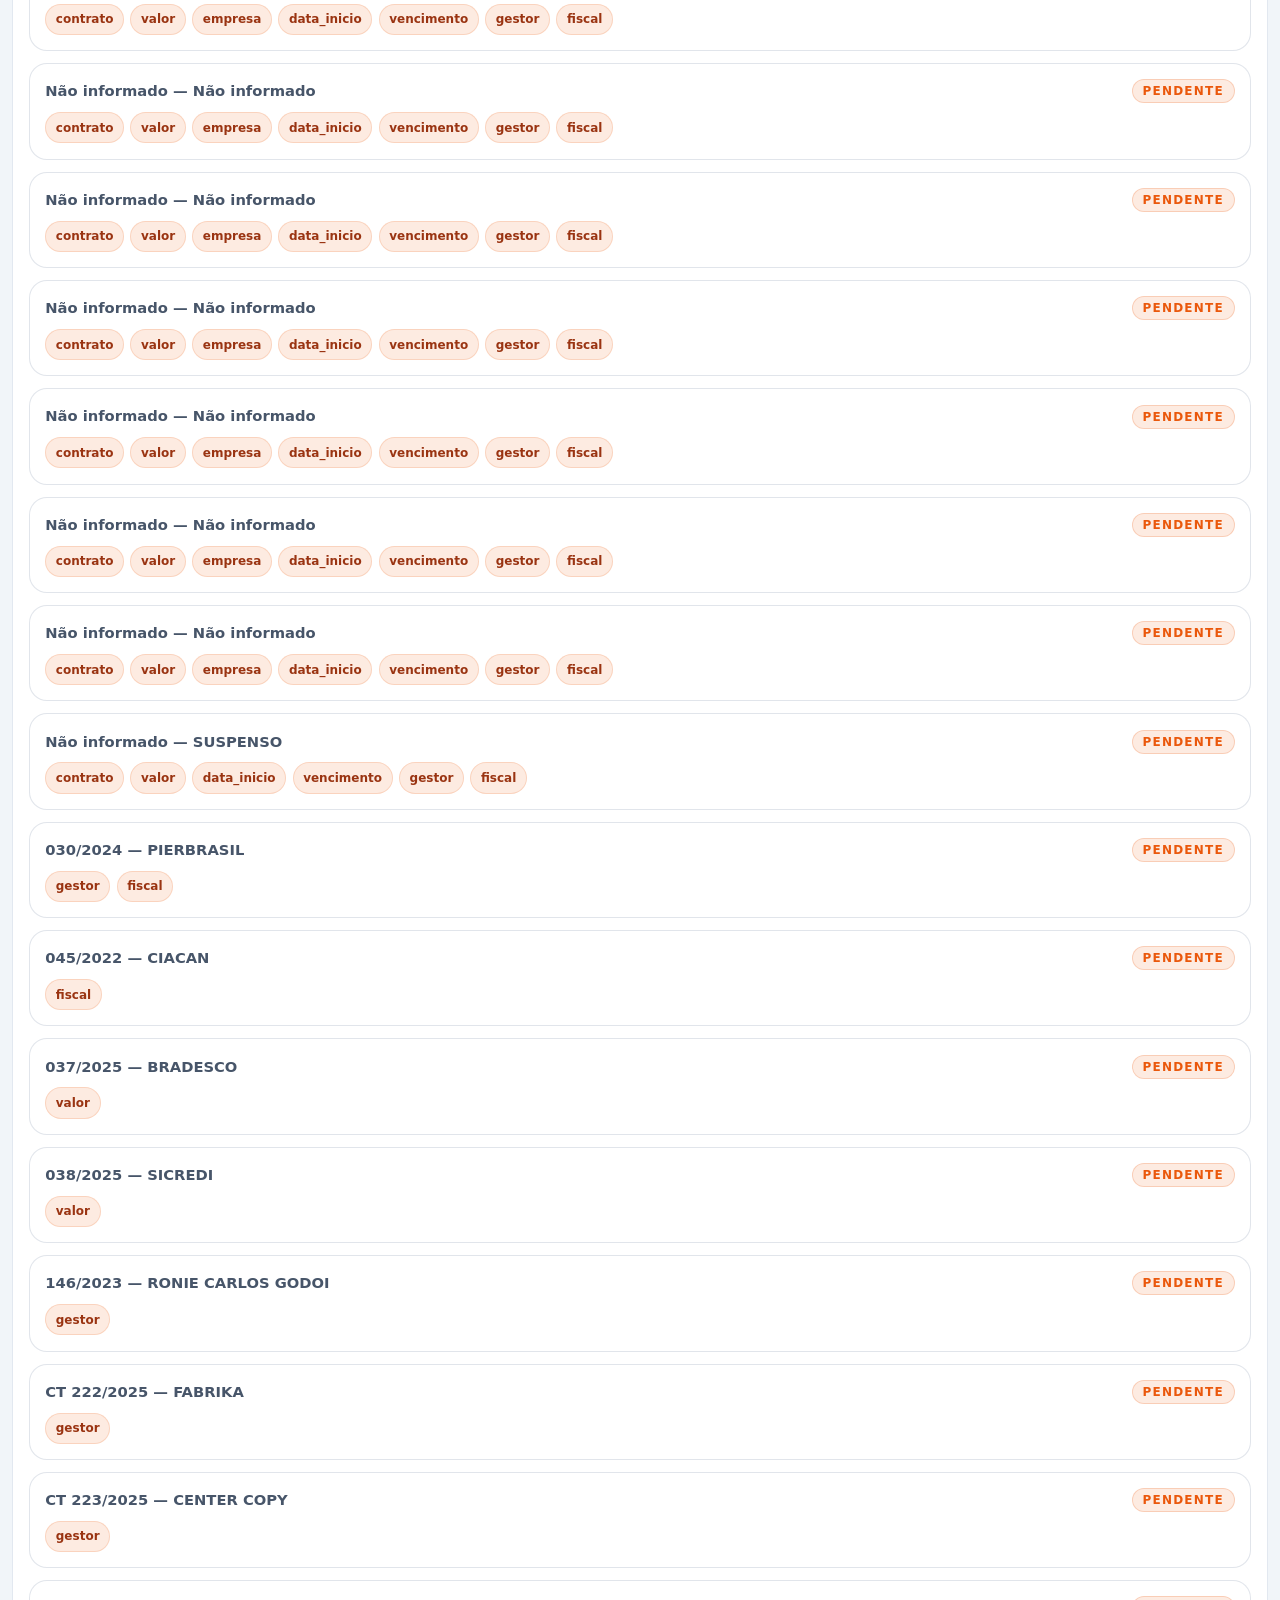
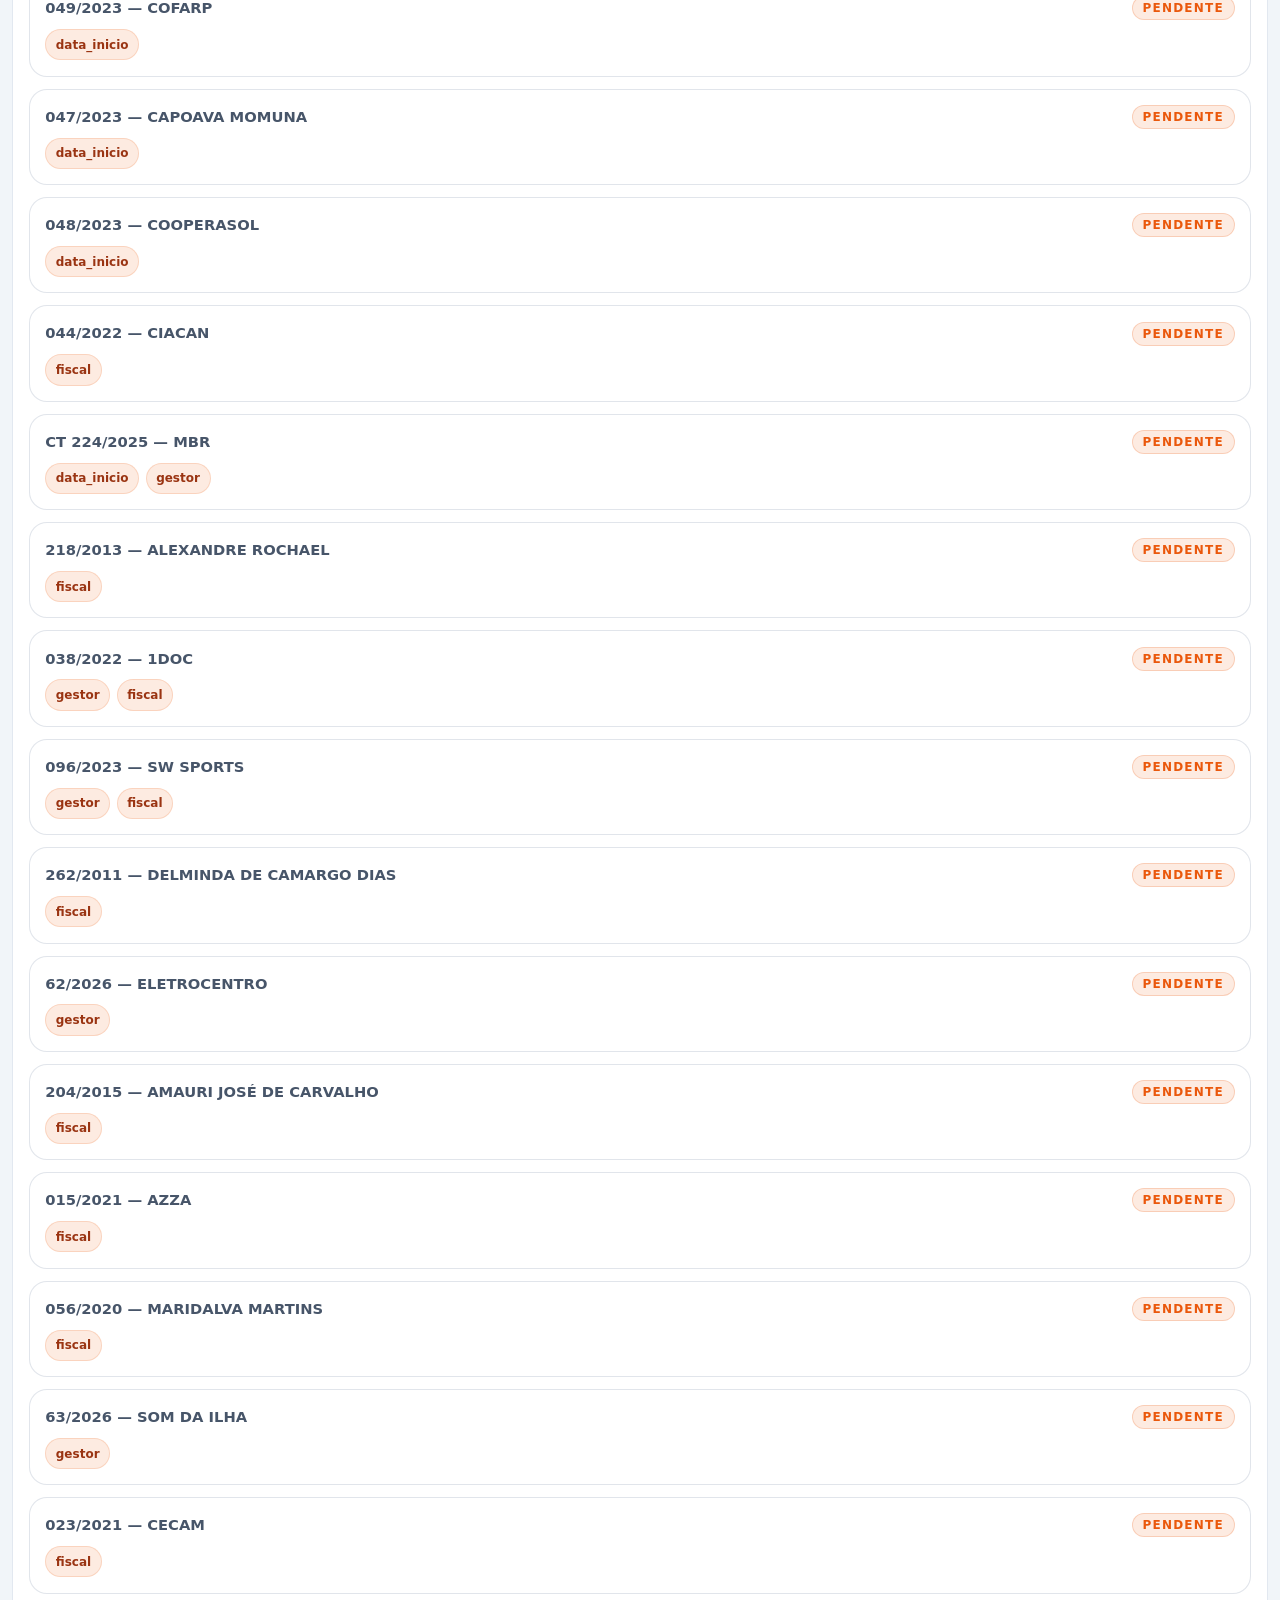
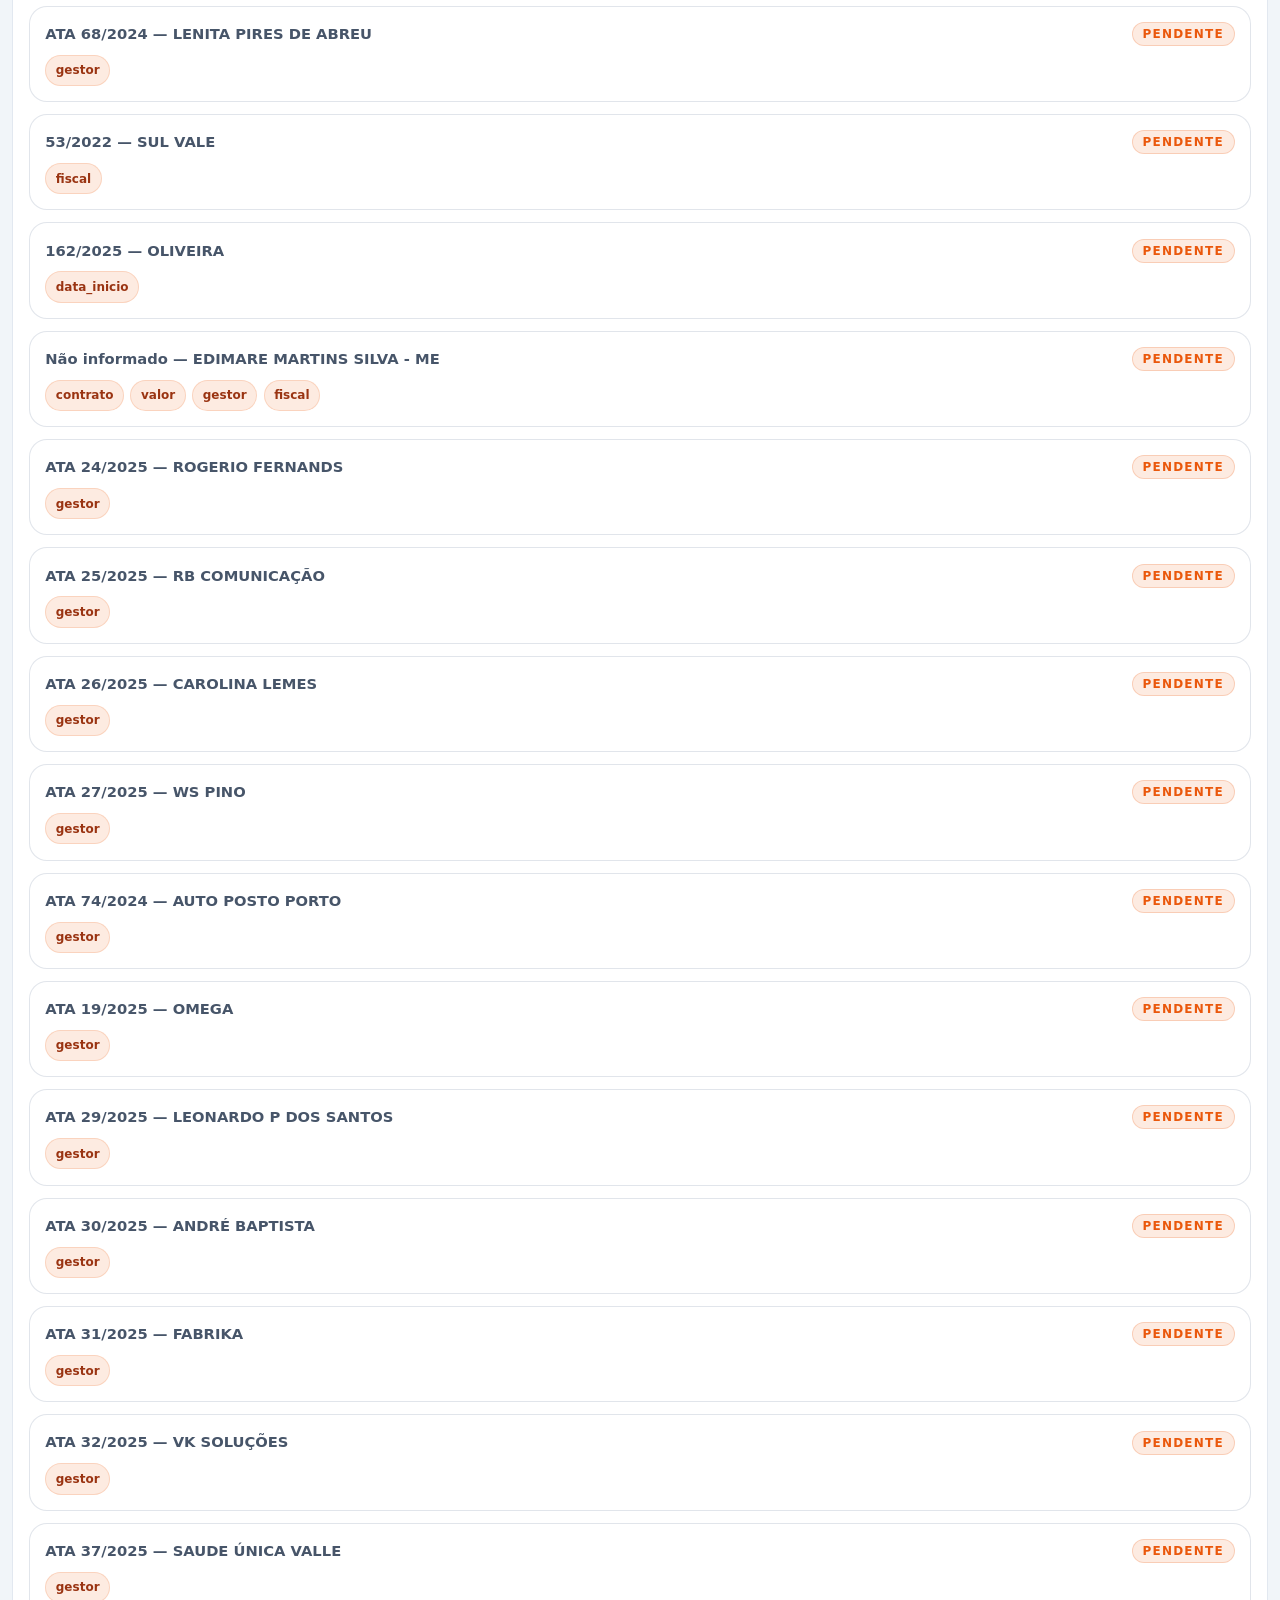
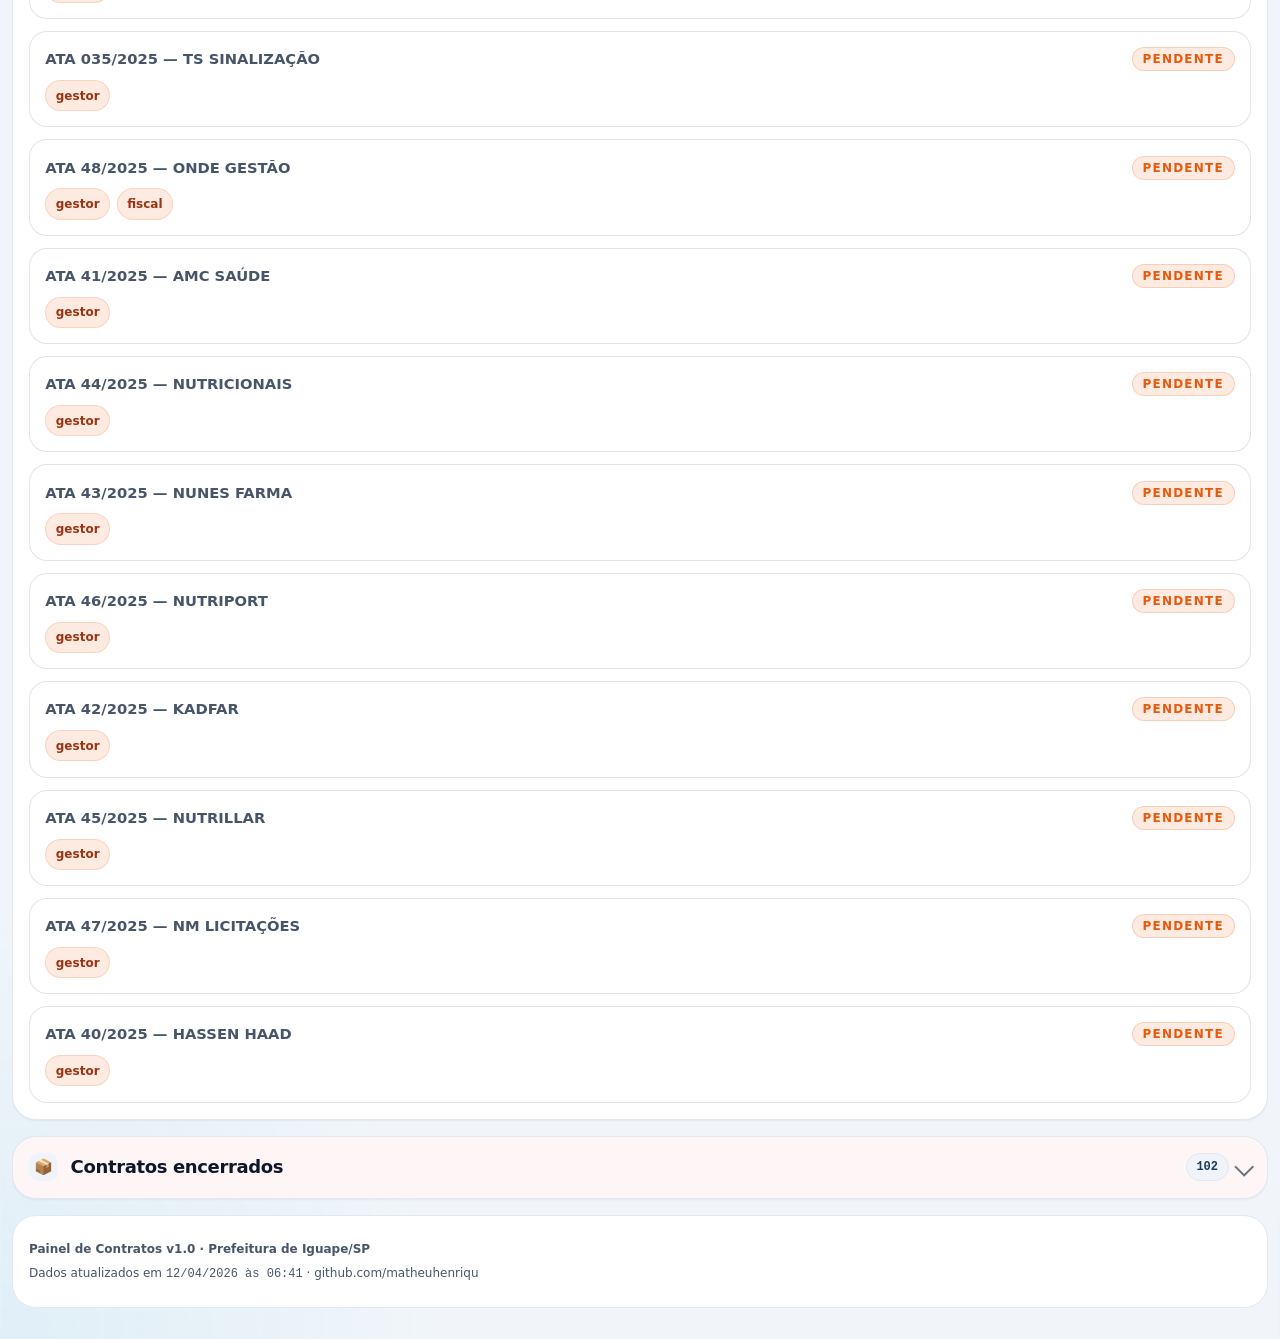
==== commit 1aefd25f: "Refatora painel em módulos e folhas de estilo separadas" ====
--- a/index.html
+++ b/index.html
@@ -7,8 +7,8 @@
   <meta name="theme-color" content="#3a5ea6">
   <meta name="color-scheme" content="light">
   <meta name="robots" content="index, follow">
-  <link rel="icon" type="image/png" sizes="500x500" href="assets/favicon-prefeitura-iguape.png?v=2">
-  <link rel="shortcut icon" type="image/png" href="assets/favicon-prefeitura-iguape.png?v=2">
+  <link rel="icon" type="image/x-icon" href="assets/favicon.ico">
+  <link rel="shortcut icon" type="image/x-icon" href="assets/favicon.ico">
   <link rel="apple-touch-icon" href="assets/favicon-prefeitura-iguape.png?v=2">
   <script>
     (function () {
